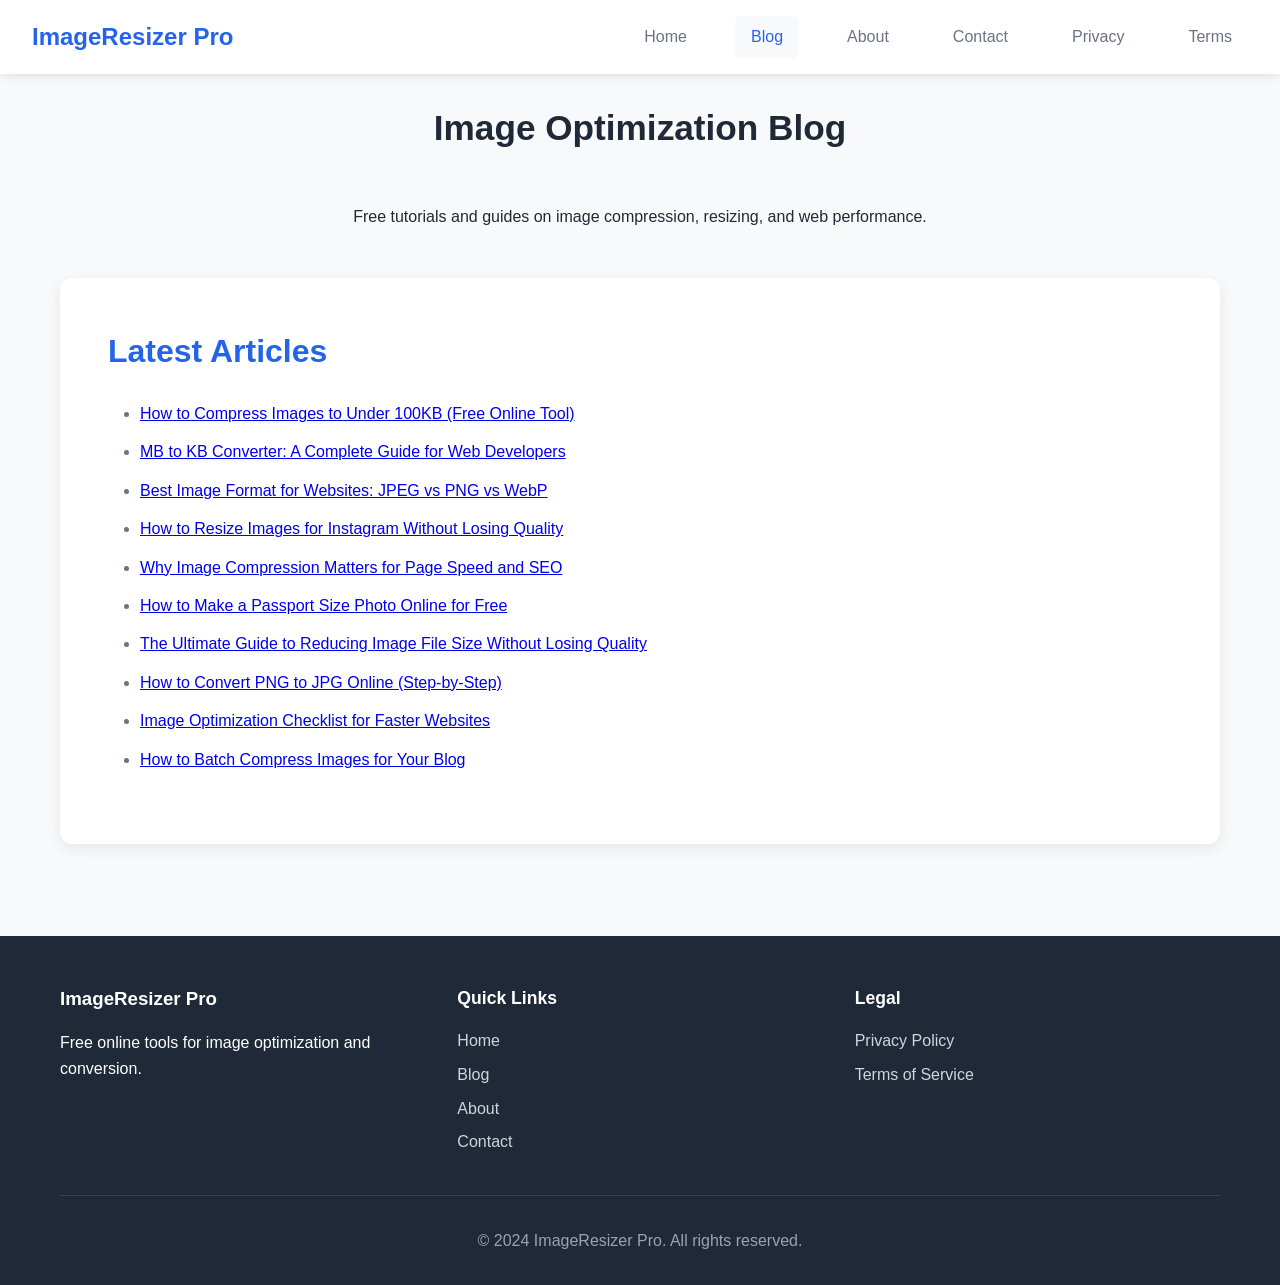
==== blog/index.html @ 13663b81 "Add blog index HTML file for image optimization" ====
<!-- ============================================================
     blog/index.html  (Blog listing)
     ============================================================ -->
<!DOCTYPE html>
<html lang="en">
<head>
    <meta charset="UTF-8">
    <meta name="viewport" content="width=device-width, initial-scale=1.0">
    <title>Blog - ImageResizer Pro | Image Optimization Guides</title>
    <meta name="description" content="Free guides on image compression, resizing, and optimization. Learn how to reduce file size, convert MB to KB, and improve website speed.">

    <link rel="icon" type="image/svg+xml" href="data:image/svg+xml,%3Csvg xmlns='http://www.w3.org/2000/svg' viewBox='0 0 100 100'%3E%3Crect width='100' height='100' rx='20' fill='%232563eb'/%3E%3Ctext x='50' y='65' font-family='Arial' font-size='50' font-weight='bold' text-anchor='middle' fill='white'%3EIR%3C/text%3E%3C/svg%3E">
    <meta name="theme-color" content="#2563eb">

    <link rel="stylesheet" href="../css/style.css">
</head>
<body>

    <header>
        <nav>
            <div class="logo">
                <h1>ImageResizer Pro</h1>
            </div>
            <div class="nav-links">
                <a href="../index.html">Home</a>
                <a href="index.html" class="active">Blog</a>
                <a href="../about.html">About</a>
                <a href="../contact.html">Contact</a>
                <a href="../privacy.html">Privacy</a>
                <a href="../terms.html">Terms</a>
            </div>
            <button class="mobile-menu-btn" id="mobileMenuBtn" aria-label="Toggle navigation">
                <span></span><span></span><span></span>
            </button>
            <div class="mobile-menu" id="mobileMenu">
                <a href="../index.html">Home</a>
                <a href="index.html" class="active">Blog</a>
                <a href="../about.html">About Us</a>
                <a href="../contact.html">Contact</a>
                <a href="../privacy.html">Privacy Policy</a>
                <a href="../terms.html">Terms of Service</a>
            </div>
        </nav>
    </header>

    <section class="content-page">
        <div class="container">
            <h1 class="section-title">Image Optimization Blog</h1>
            <p style="text-align:center; max-width:700px; margin:0 auto 3rem;">
                Free tutorials and guides on image compression, resizing, and web performance.
            </p>

            <div class="content-section">
                <h2>Latest Articles</h2>
                <ul>
                    <li><a href="compress-images-under-100kb.html">How to Compress Images to Under 100KB (Free Online Tool)</a></li>
                    <li><a href="mb-to-kb-converter-guide.html">MB to KB Converter: A Complete Guide for Web Developers</a></li>
                    <li><a href="best-image-format-for-web.html">Best Image Format for Websites: JPEG vs PNG vs WebP</a></li>
                    <li><a href="resize-images-for-instagram.html">How to Resize Images for Instagram Without Losing Quality</a></li>
                    <li><a href="image-compression-seo.html">Why Image Compression Matters for Page Speed and SEO</a></li>
                    <li><a href="passport-size-photo-online.html">How to Make a Passport Size Photo Online for Free</a></li>
                    <li><a href="reduce-image-file-size.html">The Ultimate Guide to Reducing Image File Size Without Losing Quality</a></li>
                    <li><a href="png-to-jpg-online.html">How to Convert PNG to JPG Online (Step-by-Step)</a></li>
                    <li><a href="image-optimization-checklist.html">Image Optimization Checklist for Faster Websites</a></li>
                    <li><a href="batch-compress-images-blog.html">How to Batch Compress Images for Your Blog</a></li>
                </ul>
            </div>
        </div>
    </section>

    <footer>
        <div class="container">
            <div class="footer-content">
                <div class="footer-logo">
                    <h3>ImageResizer Pro</h3>
                    <p>Free online tools for image optimization and conversion.</p>
                </div>
                <div class="footer-links">
                    <h4>Quick Links</h4>
                    <a href="../index.html">Home</a>
                    <a href="index.html">Blog</a>
                    <a href="../about.html">About</a>
                    <a href="../contact.html">Contact</a>
                </div>
                <div class="footer-links">
                    <h4>Legal</h4>
                    <a href="../privacy.html">Privacy Policy</a>
                    <a href="../terms.html">Terms of Service</a>
                </div>
            </div>
            <div class="footer-bottom">
                <p>&copy; 2024 ImageResizer Pro. All rights reserved.</p>
            </div>
        </div>
    </footer>

    <script src="../js/main.js" defer></script>
</body>
</html>
---- css/style.css ----
/* ============================================================
   css/style.css  —  Shared stylesheet for ImageResizer Pro
   ============================================================ */

:root {
    --primary-color: #2563eb;
    --primary-dark: #1d4ed8;
    --secondary-color: #10b981;
    --error-color: #ef4444;
    --warning-color: #f59e0b;
    --text-dark: #1f2937;
    --text-gray: #6b7280;
    --bg-light: #f8f9fa;
    --white: #ffffff;
    --border-color: #e5e7eb;
}

* {
    margin: 0;
    padding: 0;
    box-sizing: border-box;
}

body {
    font-family: 'Segoe UI', Tahoma, Geneva, Verdana, sans-serif;
    line-height: 1.6;
    color: var(--text-dark);
    background-color: var(--bg-light);
}

.container {
    max-width: 1200px;
    margin: 0 auto;
    padding: 0 20px;
}

/* ---------------- Header ---------------- */
header {
    background: var(--white);
    box-shadow: 0 2px 10px rgba(0, 0, 0, 0.1);
    position: fixed;
    width: 100%;
    top: 0;
    z-index: 1000;
}

nav {
    display: flex;
    justify-content: space-between;
    align-items: center;
    padding: 1rem 2rem;
    position: relative;
}

.logo {
    display: flex;
    align-items: center;
    gap: 10px;
}

.logo h1 {
    color: var(--primary-color);
    font-size: 1.5rem;
}

/* Desktop Navigation */
.nav-links {
    display: flex;
    gap: 2rem;
}

.nav-links a {
    text-decoration: none;
    color: var(--text-gray);
    font-weight: 500;
    transition: color 0.3s ease;
    padding: 0.5rem 1rem;
    border-radius: 6px;
}

.nav-links a:hover,
.nav-links a.active {
    color: var(--primary-color);
    background: var(--bg-light);
}

/* Mobile Navigation */
.mobile-menu-btn {
    display: none;
    flex-direction: column;
    justify-content: space-between;
    width: 30px;
    height: 21px;
    background: transparent;
    border: none;
    cursor: pointer;
    padding: 0;
}

.mobile-menu-btn span {
    display: block;
    height: 3px;
    width: 100%;
    background: var(--text-dark);
    border-radius: 3px;
    transition: all 0.3s ease;
}

.mobile-menu {
    display: none;
    position: absolute;
    top: 100%;
    left: 0;
    width: 100%;
    background: var(--white);
    box-shadow: 0 4px 15px rgba(0, 0, 0, 0.1);
    border-top: 1px solid var(--border-color);
    z-index: 1001;
}

.mobile-menu.active {
    display: block;
}

.mobile-menu a {
    display: block;
    padding: 1rem 2rem;
    text-decoration: none;
    color: var(--text-dark);
    font-weight: 500;
    border-bottom: 1px solid var(--border-color);
    transition: all 0.3s ease;
}

.mobile-menu a:hover,
.mobile-menu a.active {
    background: var(--bg-light);
    color: var(--primary-color);
}

.mobile-menu a:last-child {
    border-bottom: none;
}

/* ---------------- Home Page ---------------- */
#home {
    padding-top: 80px;
}

.hero {
    text-align: center;
    padding: 60px 0;
    background: linear-gradient(135deg, #667eea 0%, #764ba2 100%);
    color: var(--white);
}

.hero h1 {
    font-size: 2.8rem;
    margin-bottom: 1rem;
}

.hero p {
    font-size: 1.2rem;
    margin-bottom: 2rem;
    opacity: 0.9;
    max-width: 600px;
    margin-left: auto;
    margin-right: auto;
}

/* Upload Options */
.upload-options {
    display: grid;
    grid-template-columns: repeat(auto-fit, minmax(250px, 1fr));
    gap: 1.5rem;
    max-width: 800px;
    margin: 2rem auto;
}

.upload-option {
    background: rgba(255, 255, 255, 0.15);
    border: 2px solid rgba(255, 255, 255, 0.3);
    border-radius: 12px;
    padding: 2rem;
    text-align: center;
    cursor: pointer;
    transition: all 0.3s ease;
    backdrop-filter: blur(10px);
}

.upload-option:hover {
    background: rgba(255, 255, 255, 0.25);
    transform: translateY(-5px);
}

.upload-icon {
    font-size: 3rem;
    margin-bottom: 1rem;
    display: block;
}

.upload-option h3 {
    margin-bottom: 0.5rem;
    font-size: 1.3rem;
}

/* Preview Section */
.preview-section {
    background: var(--white);
    padding: 40px 0;
    display: none;
}

.preview-section.active {
    display: block;
}

.preview-container {
    max-width: 800px;
    margin: 0 auto;
    text-align: center;
}

.image-preview {
    max-width: 100%;
    max-height: 400px;
    border-radius: 10px;
    box-shadow: 0 4px 15px rgba(0, 0, 0, 0.1);
    margin: 1rem 0;
}

.image-info {
    background: var(--bg-light);
    padding: 1.5rem;
    border-radius: 10px;
    margin: 1.5rem 0;
}

.image-info p {
    margin: 0.5rem 0;
    font-weight: 500;
}

/* Tools Section */
.tools-section {
    padding: 60px 0;
    background: var(--white);
}

.section-title {
    text-align: center;
    font-size: 2.2rem;
    margin-bottom: 3rem;
    color: var(--text-dark);
}

.tools-grid {
    display: grid;
    grid-template-columns: repeat(auto-fit, minmax(300px, 1fr));
    gap: 2rem;
}

.tool-card {
    background: var(--bg-light);
    padding: 2rem;
    border-radius: 12px;
    border: 1px solid var(--border-color);
    transition: transform 0.3s ease;
}

.tool-card:hover {
    transform: translateY(-5px);
}

.tool-card h3 {
    margin-bottom: 1.5rem;
    color: var(--text-dark);
    font-size: 1.4rem;
}

.form-group {
    margin-bottom: 1.5rem;
}

.form-group label {
    display: block;
    margin-bottom: 0.8rem;
    font-weight: 500;
    color: var(--text-dark);
}

.form-group input[type="range"] {
    width: 100%;
    margin-bottom: 0.5rem;
}

.form-group input[type="number"],
.form-group select {
    width: 100%;
    padding: 12px 15px;
    border: 1px solid var(--border-color);
    border-radius: 8px;
    font-size: 1rem;
    transition: border-color 0.3s ease;
}

.form-group input:focus,
.form-group select:focus {
    border-color: var(--primary-color);
    outline: none;
}

.checkbox-group {
    display: flex;
    align-items: center;
    gap: 0.8rem;
}

.checkbox-group label {
    margin-bottom: 0;
}

.process-btn {
    width: 100%;
    background: var(--primary-color);
    color: var(--white);
    border: none;
    padding: 16px;
    border-radius: 8px;
    font-size: 1.1rem;
    font-weight: 600;
    cursor: pointer;
    transition: all 0.3s ease;
}

.process-btn:disabled {
    background: var(--text-gray);
    cursor: not-allowed;
}

.process-btn:not(:disabled):hover {
    background: var(--primary-dark);
    transform: translateY(-2px);
}

/* Results Section */
.results-section {
    padding: 60px 0;
    background: var(--bg-light);
    display: none;
}

.results-section.active {
    display: block;
}

.results-grid {
    display: grid;
    grid-template-columns: repeat(auto-fit, minmax(300px, 1fr));
    gap: 2rem;
}

.result-card {
    background: var(--white);
    padding: 2rem;
    border-radius: 12px;
    box-shadow: 0 4px 15px rgba(0, 0, 0, 0.08);
    text-align: center;
}

.result-card h3 {
    margin-bottom: 1.5rem;
    color: var(--text-dark);
}

.result-image {
    max-width: 100%;
    max-height: 300px;
    border-radius: 8px;
    margin: 1rem 0;
}

.result-info {
    margin: 1.5rem 0;
}

.result-info p {
    margin: 0.8rem 0;
    font-weight: 500;
}

.reduction {
    color: var(--secondary-color);
    font-weight: bold;
}

.increase {
    color: var(--error-color);
    font-weight: bold;
}

.download-btn {
    background: var(--secondary-color);
    color: var(--white);
    border: none;
    padding: 14px 30px;
    border-radius: 8px;
    font-weight: 600;
    cursor: pointer;
    transition: all 0.3s ease;
    width: 100%;
    font-size: 1rem;
}

.download-btn:hover {
    background: #059669;
    transform: translateY(-2px);
}

/* ---------------- Status Messages ---------------- */
.status-message {
    padding: 15px;
    border-radius: 8px;
    margin: 15px auto;
    text-align: center;
    font-weight: 500;
    max-width: 600px;
}

.error {
    background: #fef2f2;
    border: 1px solid #fecaca;
    color: var(--error-color);
}

.success {
    background: #f0fdf4;
    border: 1px solid #bbf7d0;
    color: var(--secondary-color);
}

.warning {
    background: #fffbeb;
    border: 1px solid #fed7aa;
    color: var(--warning-color);
}

/* ---------------- Loading ---------------- */
.loading {
    display: none;
    text-align: center;
    padding: 30px;
}

.progress-bar {
    width: 100%;
    height: 6px;
    background: var(--border-color);
    border-radius: 3px;
    overflow: hidden;
    margin: 15px auto;
    max-width: 400px;
}

.progress {
    height: 100%;
    background: var(--primary-color);
    width: 0%;
    transition: width 0.3s ease;
}

/* ---------------- Content Pages ---------------- */
.content-page {
    padding: 100px 0 60px;
}

.content-section {
    background: var(--white);
    padding: 3rem;
    border-radius: 12px;
    box-shadow: 0 4px 15px rgba(0, 0, 0, 0.08);
    margin: 2rem 0;
}

.content-section h2 {
    color: var(--primary-color);
    margin-bottom: 1.5rem;
    font-size: 2rem;
}

.content-section h3 {
    color: var(--text-dark);
    margin: 2rem 0 1rem 0;
    font-size: 1.5rem;
}

.content-section p {
    margin-bottom: 1.2rem;
    color: var(--text-gray);
    line-height: 1.7;
}

.content-section ul {
    margin-left: 2rem;
    margin-bottom: 1.5rem;
}

.content-section li {
    margin-bottom: 0.8rem;
    color: var(--text-gray);
    line-height: 1.6;
}

/* ---------------- Contact Form ---------------- */
.contact-form {
    max-width: 600px;
    margin: 0 auto;
}

.contact-form .form-group {
    margin-bottom: 1.5rem;
}

.contact-form .form-group label {
    display: block;
    margin-bottom: 0.8rem;
    font-weight: 500;
}

.contact-form .form-group input,
.contact-form .form-group textarea {
    width: 100%;
    padding: 12px 15px;
    border: 1px solid var(--border-color);
    border-radius: 8px;
    font-size: 1rem;
    font-family: inherit;
    transition: border-color 0.3s ease;
}

.contact-form .form-group textarea {
    height: 150px;
    resize: vertical;
}

.contact-form .form-group input:focus,
.contact-form .form-group textarea:focus {
    border-color: var(--primary-color);
    outline: none;
}

.submit-btn {
    background: var(--primary-color);
    color: var(--white);
    border: none;
    padding: 14px 30px;
    border-radius: 8px;
    font-weight: 600;
    cursor: pointer;
    transition: background 0.3s ease;
    font-size: 1rem;
}

.submit-btn:hover {
    background: var(--primary-dark);
}

/* ---------------- Footer ---------------- */
footer {
    background: #1f2937;
    color: var(--white);
    padding: 3rem 0 2rem;
}

.footer-content {
    display: grid;
    grid-template-columns: repeat(auto-fit, minmax(200px, 1fr));
    gap: 2rem;
    margin-bottom: 2rem;
}

.footer-logo h3 {
    color: var(--white);
    margin-bottom: 1rem;
}

.footer-links h4 {
    color: var(--white);
    margin-bottom: 1rem;
    font-size: 1.1rem;
}

.footer-links a {
    display: block;
    color: #d1d5db;
    text-decoration: none;
    margin-bottom: 0.5rem;
    transition: color 0.3s ease;
}

.footer-links a:hover {
    color: var(--white);
}

.footer-bottom {
    text-align: center;
    padding-top: 2rem;
    border-top: 1px solid #374151;
    color: #9ca3af;
}

/* ---------------- Camera Modal ---------------- */
.camera-modal {
    display: none;
    position: fixed;
    top: 0;
    left: 0;
    width: 100%;
    height: 100%;
    background: rgba(0, 0, 0, 0.8);
    z-index: 2000;
    align-items: center;
    justify-content: center;
}

.camera-modal.active {
    display: flex;
}

.camera-container {
    background: var(--white);
    padding: 2rem;
    border-radius: 12px;
    max-width: 90%;
    max-height: 90%;
    text-align: center;
}

#cameraVideo {
    max-width: 100%;
    max-height: 400px;
    border-radius: 8px;
    margin-bottom: 1rem;
}

.camera-controls {
    display: flex;
    gap: 1rem;
    justify-content: center;
    margin-top: 1rem;
}

.camera-btn {
    padding: 10px 20px;
    border: none;
    border-radius: 6px;
    font-weight: 600;
    cursor: pointer;
    transition: all 0.3s ease;
}

.capture-btn {
    background: var(--secondary-color);
    color: var(--white);
}

.cancel-btn {
    background: var(--error-color);
    color: var(--white);
}

/* ---------------- Hidden file input ---------------- */
#fileInput {
    display: none;
}

/* ---------------- Responsive ---------------- */
@media (max-width: 768px) {
    .hero h1 {
        font-size: 2.2rem;
    }

    .nav-links {
        display: none;
    }

    .mobile-menu-btn {
        display: flex;
    }

    .tools-grid,
    .results-grid {
        grid-template-columns: 1fr;
    }

    .upload-options {
        grid-template-columns: 1fr;
    }

    .content-section {
        padding: 2rem 1.5rem;
    }

    .camera-controls {
        flex-direction: column;
    }

    .camera-btn {
        width: 100%;
    }
}

@media (min-width: 769px) {
    .mobile-menu {
        display: none !important;
    }
}
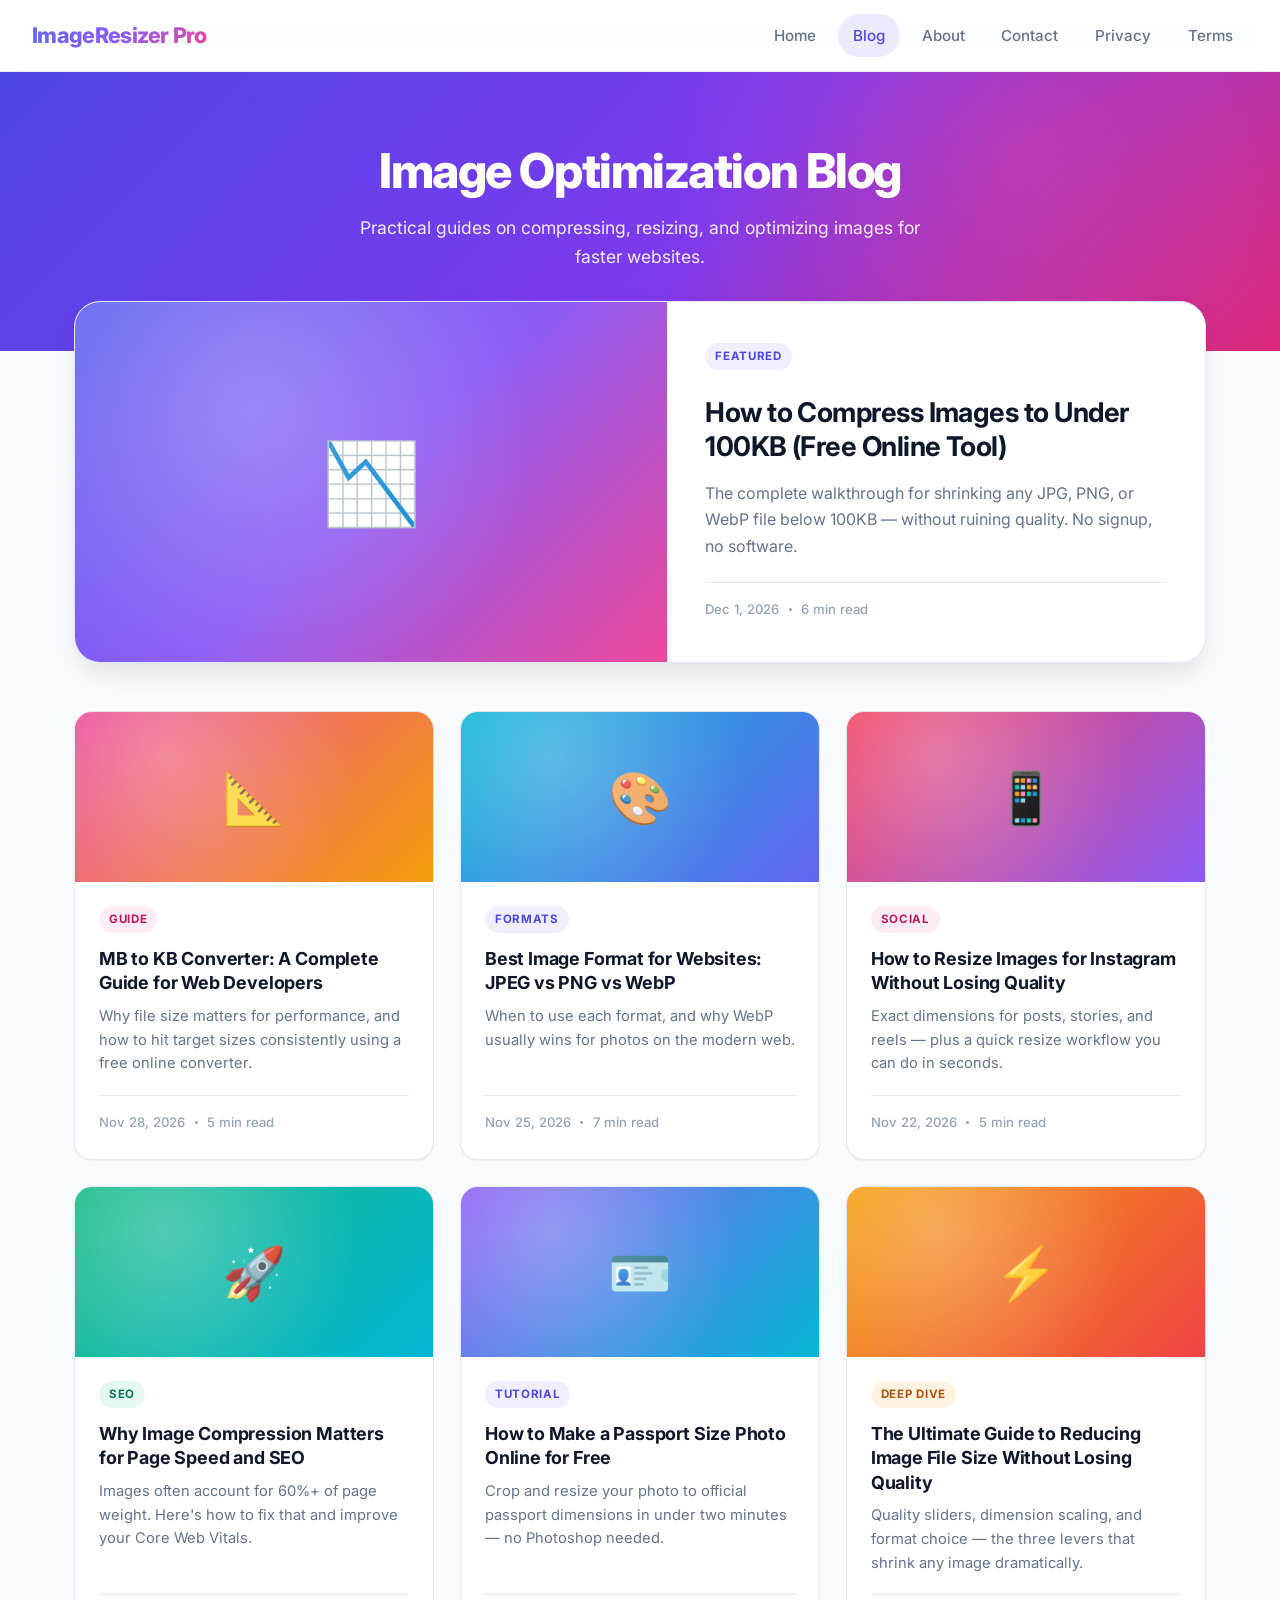
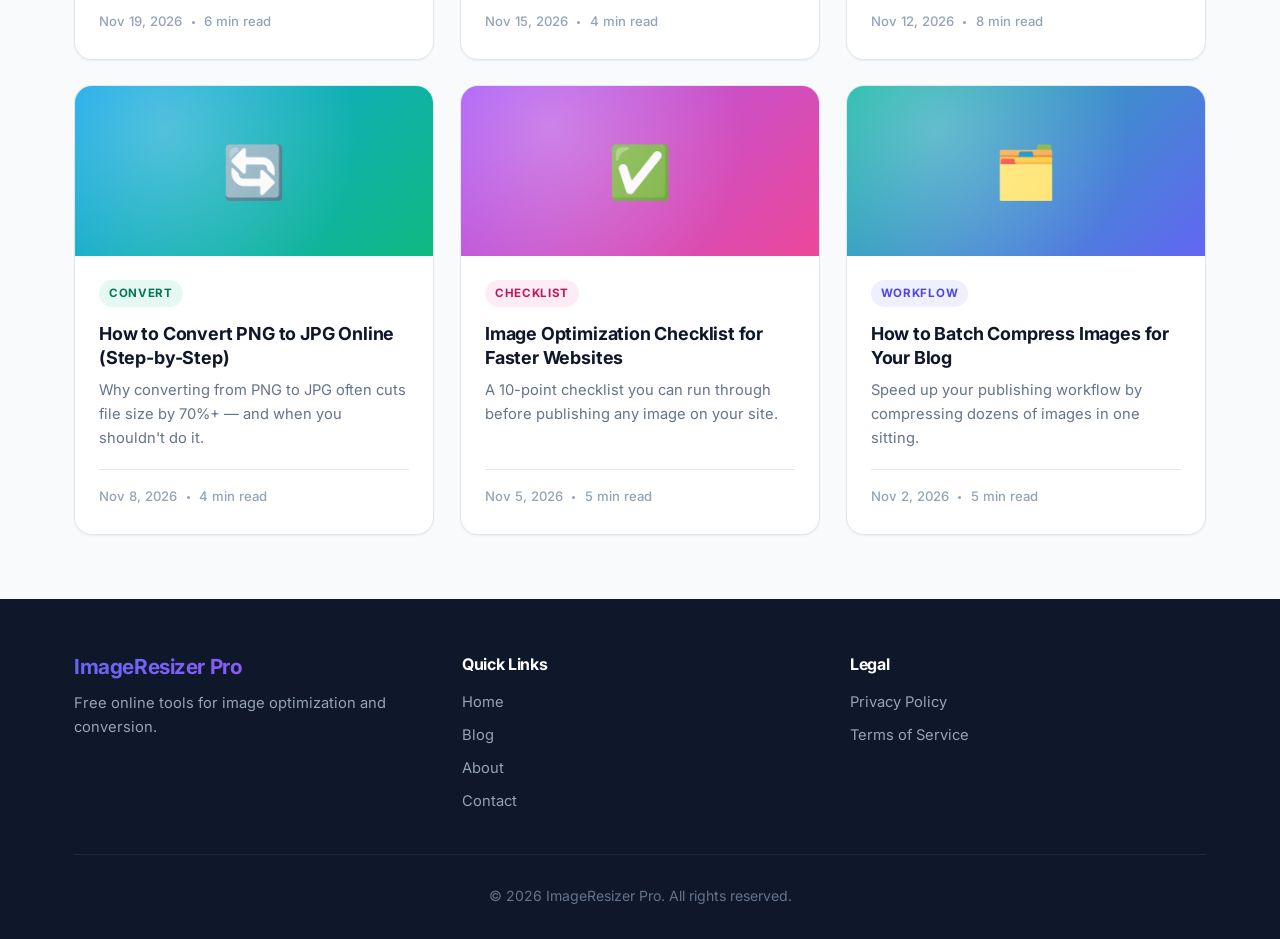
==== commit b33645f6: "Revise blog index page for SEO and layout updates Updated the blog index page title and meta descrip" ====
--- a/blog/index.html
+++ b/blog/index.html
@@ -1,16 +1,17 @@
-<!-- ============================================================
-     blog/index.html  (Blog listing)
-     ============================================================ -->
 <!DOCTYPE html>
 <html lang="en">
 <head>
     <meta charset="UTF-8">
     <meta name="viewport" content="width=device-width, initial-scale=1.0">
-    <title>Blog - ImageResizer Pro | Image Optimization Guides</title>
-    <meta name="description" content="Free guides on image compression, resizing, and optimization. Learn how to reduce file size, convert MB to KB, and improve website speed.">
-
-    <link rel="icon" type="image/svg+xml" href="data:image/svg+xml,%3Csvg xmlns='http://www.w3.org/2000/svg' viewBox='0 0 100 100'%3E%3Crect width='100' height='100' rx='20' fill='%232563eb'/%3E%3Ctext x='50' y='65' font-family='Arial' font-size='50' font-weight='bold' text-anchor='middle' fill='white'%3EIR%3C/text%3E%3C/svg%3E">
-    <meta name="theme-color" content="#2563eb">
+    <title>Blog — ImageResizer Pro | Image Optimization Guides</title>
+    <meta name="description" content="Free guides on image compression, resizing, and web performance. Learn how to reduce file size, convert MB to KB, and speed up your website.">
+
+    <link rel="icon" type="image/svg+xml" href="data:image/svg+xml,%3Csvg xmlns='http://www.w3.org/2000/svg' viewBox='0 0 100 100'%3E%3Crect width='100' height='100' rx='20' fill='%236366f1'/%3E%3Ctext x='50' y='65' font-family='Arial' font-size='50' font-weight='bold' text-anchor='middle' fill='white'%3EIR%3C/text%3E%3C/svg%3E">
+    <meta name="theme-color" content="#6366f1">
+
+    <link rel="preconnect" href="https://fonts.googleapis.com">
+    <link rel="preconnect" href="https://fonts.gstatic.com" crossorigin>
+    <link href="https://fonts.googleapis.com/css2?family=Inter:wght@400;500;600;700;800&display=swap" rel="stylesheet">
 
     <link rel="stylesheet" href="../css/style.css">
 </head>
@@ -18,9 +19,7 @@
 
     <header>
         <nav>
-            <div class="logo">
-                <h1>ImageResizer Pro</h1>
-            </div>
+            <div class="logo"><h1>ImageResizer Pro</h1></div>
             <div class="nav-links">
                 <a href="../index.html">Home</a>
                 <a href="index.html" class="active">Blog</a>
@@ -43,30 +42,162 @@
         </nav>
     </header>
 
-    <section class="content-page">
+    <!-- Blog hero -->
+    <section class="blog-hero">
         <div class="container">
-            <h1 class="section-title">Image Optimization Blog</h1>
-            <p style="text-align:center; max-width:700px; margin:0 auto 3rem;">
-                Free tutorials and guides on image compression, resizing, and web performance.
-            </p>
-
-            <div class="content-section">
-                <h2>Latest Articles</h2>
-                <ul>
-                    <li><a href="compress-images-under-100kb.html">How to Compress Images to Under 100KB (Free Online Tool)</a></li>
-                    <li><a href="mb-to-kb-converter-guide.html">MB to KB Converter: A Complete Guide for Web Developers</a></li>
-                    <li><a href="best-image-format-for-web.html">Best Image Format for Websites: JPEG vs PNG vs WebP</a></li>
-                    <li><a href="resize-images-for-instagram.html">How to Resize Images for Instagram Without Losing Quality</a></li>
-                    <li><a href="image-compression-seo.html">Why Image Compression Matters for Page Speed and SEO</a></li>
-                    <li><a href="passport-size-photo-online.html">How to Make a Passport Size Photo Online for Free</a></li>
-                    <li><a href="reduce-image-file-size.html">The Ultimate Guide to Reducing Image File Size Without Losing Quality</a></li>
-                    <li><a href="png-to-jpg-online.html">How to Convert PNG to JPG Online (Step-by-Step)</a></li>
-                    <li><a href="image-optimization-checklist.html">Image Optimization Checklist for Faster Websites</a></li>
-                    <li><a href="batch-compress-images-blog.html">How to Batch Compress Images for Your Blog</a></li>
-                </ul>
-            </div>
+            <h1>Image Optimization Blog</h1>
+            <p>Practical guides on compressing, resizing, and optimizing images for faster websites.</p>
         </div>
     </section>
+
+    <div class="container">
+
+        <!-- Featured post -->
+        <article class="featured-post">
+            <div class="featured-thumbnail">📉</div>
+            <div class="featured-content">
+                <span class="post-category">Featured</span>
+                <h2><a href="compress-images-under-100kb.html">How to Compress Images to Under 100KB (Free Online Tool)</a></h2>
+                <p>The complete walkthrough for shrinking any JPG, PNG, or WebP file below 100KB — without ruining quality. No signup, no software.</p>
+                <div class="post-meta">
+                    <span>Dec 1, 2026</span>
+                    <span class="dot"></span>
+                    <span>6 min read</span>
+                </div>
+            </div>
+        </article>
+
+        <!-- Grid of posts -->
+        <div class="posts-grid">
+
+            <article class="post-card">
+                <div class="post-thumbnail grad-2">📐</div>
+                <div class="post-body">
+                    <span class="post-category pink">Guide</span>
+                    <h3 class="post-title"><a href="mb-to-kb-converter-guide.html">MB to KB Converter: A Complete Guide for Web Developers</a></h3>
+                    <p class="post-excerpt">Why file size matters for performance, and how to hit target sizes consistently using a free online converter.</p>
+                    <div class="post-meta">
+                        <span>Nov 28, 2026</span>
+                        <span class="dot"></span>
+                        <span>5 min read</span>
+                    </div>
+                </div>
+            </article>
+
+            <article class="post-card">
+                <div class="post-thumbnail grad-3">🎨</div>
+                <div class="post-body">
+                    <span class="post-category">Formats</span>
+                    <h3 class="post-title"><a href="best-image-format-for-web.html">Best Image Format for Websites: JPEG vs PNG vs WebP</a></h3>
+                    <p class="post-excerpt">When to use each format, and why WebP usually wins for photos on the modern web.</p>
+                    <div class="post-meta">
+                        <span>Nov 25, 2026</span>
+                        <span class="dot"></span>
+                        <span>7 min read</span>
+                    </div>
+                </div>
+            </article>
+
+            <article class="post-card">
+                <div class="post-thumbnail grad-5">📱</div>
+                <div class="post-body">
+                    <span class="post-category pink">Social</span>
+                    <h3 class="post-title"><a href="resize-images-for-instagram.html">How to Resize Images for Instagram Without Losing Quality</a></h3>
+                    <p class="post-excerpt">Exact dimensions for posts, stories, and reels — plus a quick resize workflow you can do in seconds.</p>
+                    <div class="post-meta">
+                        <span>Nov 22, 2026</span>
+                        <span class="dot"></span>
+                        <span>5 min read</span>
+                    </div>
+                </div>
+            </article>
+
+            <article class="post-card">
+                <div class="post-thumbnail grad-4">🚀</div>
+                <div class="post-body">
+                    <span class="post-category green">SEO</span>
+                    <h3 class="post-title"><a href="image-compression-seo.html">Why Image Compression Matters for Page Speed and SEO</a></h3>
+                    <p class="post-excerpt">Images often account for 60%+ of page weight. Here's how to fix that and improve your Core Web Vitals.</p>
+                    <div class="post-meta">
+                        <span>Nov 19, 2026</span>
+                        <span class="dot"></span>
+                        <span>6 min read</span>
+                    </div>
+                </div>
+            </article>
+
+            <article class="post-card">
+                <div class="post-thumbnail grad-6">🪪</div>
+                <div class="post-body">
+                    <span class="post-category">Tutorial</span>
+                    <h3 class="post-title"><a href="passport-size-photo-online.html">How to Make a Passport Size Photo Online for Free</a></h3>
+                    <p class="post-excerpt">Crop and resize your photo to official passport dimensions in under two minutes — no Photoshop needed.</p>
+                    <div class="post-meta">
+                        <span>Nov 15, 2026</span>
+                        <span class="dot"></span>
+                        <span>4 min read</span>
+                    </div>
+                </div>
+            </article>
+
+            <article class="post-card">
+                <div class="post-thumbnail grad-7">⚡</div>
+                <div class="post-body">
+                    <span class="post-category amber">Deep Dive</span>
+                    <h3 class="post-title"><a href="reduce-image-file-size.html">The Ultimate Guide to Reducing Image File Size Without Losing Quality</a></h3>
+                    <p class="post-excerpt">Quality sliders, dimension scaling, and format choice — the three levers that shrink any image dramatically.</p>
+                    <div class="post-meta">
+                        <span>Nov 12, 2026</span>
+                        <span class="dot"></span>
+                        <span>8 min read</span>
+                    </div>
+                </div>
+            </article>
+
+            <article class="post-card">
+                <div class="post-thumbnail grad-8">🔄</div>
+                <div class="post-body">
+                    <span class="post-category green">Convert</span>
+                    <h3 class="post-title"><a href="png-to-jpg-online.html">How to Convert PNG to JPG Online (Step-by-Step)</a></h3>
+                    <p class="post-excerpt">Why converting from PNG to JPG often cuts file size by 70%+ — and when you shouldn't do it.</p>
+                    <div class="post-meta">
+                        <span>Nov 8, 2026</span>
+                        <span class="dot"></span>
+                        <span>4 min read</span>
+                    </div>
+                </div>
+            </article>
+
+            <article class="post-card">
+                <div class="post-thumbnail grad-9">✅</div>
+                <div class="post-body">
+                    <span class="post-category pink">Checklist</span>
+                    <h3 class="post-title"><a href="image-optimization-checklist.html">Image Optimization Checklist for Faster Websites</a></h3>
+                    <p class="post-excerpt">A 10-point checklist you can run through before publishing any image on your site.</p>
+                    <div class="post-meta">
+                        <span>Nov 5, 2026</span>
+                        <span class="dot"></span>
+                        <span>5 min read</span>
+                    </div>
+                </div>
+            </article>
+
+            <article class="post-card">
+                <div class="post-thumbnail grad-10">🗂️</div>
+                <div class="post-body">
+                    <span class="post-category">Workflow</span>
+                    <h3 class="post-title"><a href="batch-compress-images-blog.html">How to Batch Compress Images for Your Blog</a></h3>
+                    <p class="post-excerpt">Speed up your publishing workflow by compressing dozens of images in one sitting.</p>
+                    <div class="post-meta">
+                        <span>Nov 2, 2026</span>
+                        <span class="dot"></span>
+                        <span>5 min read</span>
+                    </div>
+                </div>
+            </article>
+
+        </div>
+    </div>
 
     <footer>
         <div class="container">
@@ -89,7 +220,7 @@
                 </div>
             </div>
             <div class="footer-bottom">
-                <p>&copy; 2024 ImageResizer Pro. All rights reserved.</p>
+                <p>&copy; 2026 ImageResizer Pro. All rights reserved.</p>
             </div>
         </div>
     </footer>
--- a/css/style.css
+++ b/css/style.css
@@ -1,717 +1,715 @@
 /* ============================================================
-   css/style.css  —  Shared stylesheet for ImageResizer Pro
+   css/style.css — ImageResizer Pro (Premium Theme)
    ============================================================ */
 
 :root {
-    --primary-color: #2563eb;
-    --primary-dark: #1d4ed8;
-    --secondary-color: #10b981;
-    --error-color: #ef4444;
-    --warning-color: #f59e0b;
-    --text-dark: #1f2937;
-    --text-gray: #6b7280;
-    --bg-light: #f8f9fa;
-    --white: #ffffff;
-    --border-color: #e5e7eb;
-}
-
-* {
-    margin: 0;
-    padding: 0;
-    box-sizing: border-box;
-}
+    /* Brand colors */
+    --primary: #6366f1;
+    --primary-dark: #4f46e5;
+    --primary-light: #818cf8;
+    --violet: #8b5cf6;
+    --pink: #ec4899;
+    --amber: #f59e0b;
+    --success: #10b981;
+    --error: #ef4444;
+
+    /* Neutrals */
+    --text: #0f172a;
+    --text-muted: #64748b;
+    --text-soft: #94a3b8;
+    --bg: #f8fafc;
+    --surface: #ffffff;
+    --border: #e2e8f0;
+
+    /* Gradients */
+    --gradient-brand: linear-gradient(135deg, #6366f1 0%, #8b5cf6 50%, #ec4899 100%);
+    --gradient-hero: linear-gradient(135deg, #4f46e5 0%, #7c3aed 55%, #db2777 100%);
+    --gradient-soft: linear-gradient(135deg, #eef2ff 0%, #fdf2f8 100%);
+
+    /* Shadows */
+    --shadow-sm: 0 1px 2px rgba(15, 23, 42, 0.06);
+    --shadow-md: 0 4px 12px -2px rgba(15, 23, 42, 0.08);
+    --shadow-lg: 0 12px 28px -6px rgba(15, 23, 42, 0.12);
+    --shadow-xl: 0 24px 48px -12px rgba(15, 23, 42, 0.18);
+    --shadow-brand: 0 12px 28px -8px rgba(99, 102, 241, 0.45);
+
+    /* Radius */
+    --r-sm: 8px;
+    --r-md: 12px;
+    --r-lg: 18px;
+    --r-xl: 26px;
+    --r-full: 999px;
+
+    --container: 1180px;
+}
+
+* { margin: 0; padding: 0; box-sizing: border-box; }
+
+html { scroll-behavior: smooth; }
 
 body {
-    font-family: 'Segoe UI', Tahoma, Geneva, Verdana, sans-serif;
-    line-height: 1.6;
-    color: var(--text-dark);
-    background-color: var(--bg-light);
-}
-
-.container {
-    max-width: 1200px;
-    margin: 0 auto;
-    padding: 0 20px;
-}
-
-/* ---------------- Header ---------------- */
+    font-family: 'Inter', -apple-system, BlinkMacSystemFont, 'Segoe UI', Roboto, 'Helvetica Neue', Arial, sans-serif;
+    font-size: 16px;
+    line-height: 1.65;
+    color: var(--text);
+    background: var(--bg);
+    -webkit-font-smoothing: antialiased;
+    -moz-osx-font-smoothing: grayscale;
+}
+
+h1, h2, h3, h4 { line-height: 1.2; letter-spacing: -0.02em; font-weight: 700; }
+
+a { color: var(--primary); }
+
+.container { max-width: var(--container); margin: 0 auto; padding: 0 24px; }
+
+/* ============================================================
+   Header (glassmorphism, sticky)
+   ============================================================ */
 header {
-    background: var(--white);
-    box-shadow: 0 2px 10px rgba(0, 0, 0, 0.1);
-    position: fixed;
-    width: 100%;
+    position: sticky;
     top: 0;
     z-index: 1000;
+    background: rgba(255, 255, 255, 0.78);
+    backdrop-filter: saturate(180%) blur(14px);
+    -webkit-backdrop-filter: saturate(180%) blur(14px);
+    border-bottom: 1px solid rgba(226, 232, 240, 0.8);
 }
 
 nav {
     display: flex;
     justify-content: space-between;
     align-items: center;
-    padding: 1rem 2rem;
+    padding: 0.9rem 2rem;
     position: relative;
 }
 
-.logo {
-    display: flex;
-    align-items: center;
-    gap: 10px;
-}
-
 .logo h1 {
-    color: var(--primary-color);
-    font-size: 1.5rem;
-}
-
-/* Desktop Navigation */
-.nav-links {
-    display: flex;
-    gap: 2rem;
-}
+    font-size: 1.35rem;
+    font-weight: 800;
+    background: var(--gradient-brand);
+    -webkit-background-clip: text;
+    background-clip: text;
+    -webkit-text-fill-color: transparent;
+    letter-spacing: -0.03em;
+}
+
+.nav-links { display: flex; gap: 0.4rem; align-items: center; }
 
 .nav-links a {
     text-decoration: none;
-    color: var(--text-gray);
+    color: var(--text-muted);
     font-weight: 500;
-    transition: color 0.3s ease;
-    padding: 0.5rem 1rem;
-    border-radius: 6px;
-}
-
-.nav-links a:hover,
+    font-size: 0.95rem;
+    padding: 0.55rem 0.95rem;
+    border-radius: var(--r-full);
+    transition: all 0.2s ease;
+}
+
+.nav-links a:hover { color: var(--text); background: rgba(99, 102, 241, 0.08); }
+
 .nav-links a.active {
-    color: var(--primary-color);
-    background: var(--bg-light);
-}
-
-/* Mobile Navigation */
+    color: var(--primary-dark);
+    background: rgba(99, 102, 241, 0.12);
+}
+
+/* Mobile menu */
 .mobile-menu-btn {
     display: none;
     flex-direction: column;
     justify-content: space-between;
-    width: 30px;
-    height: 21px;
-    background: transparent;
-    border: none;
-    cursor: pointer;
-    padding: 0;
-}
-
+    width: 30px; height: 21px;
+    background: transparent; border: none; cursor: pointer; padding: 0;
+}
 .mobile-menu-btn span {
-    display: block;
-    height: 3px;
-    width: 100%;
-    background: var(--text-dark);
-    border-radius: 3px;
+    display: block; height: 2.5px; width: 100%;
+    background: var(--text); border-radius: 3px;
     transition: all 0.3s ease;
 }
 
 .mobile-menu {
     display: none;
     position: absolute;
-    top: 100%;
-    left: 0;
-    width: 100%;
-    background: var(--white);
-    box-shadow: 0 4px 15px rgba(0, 0, 0, 0.1);
-    border-top: 1px solid var(--border-color);
+    top: 100%; left: 0; width: 100%;
+    background: var(--surface);
+    box-shadow: var(--shadow-lg);
+    border-top: 1px solid var(--border);
     z-index: 1001;
 }
-
-.mobile-menu.active {
-    display: block;
-}
-
+.mobile-menu.active { display: block; }
 .mobile-menu a {
     display: block;
     padding: 1rem 2rem;
     text-decoration: none;
-    color: var(--text-dark);
+    color: var(--text);
     font-weight: 500;
-    border-bottom: 1px solid var(--border-color);
-    transition: all 0.3s ease;
-}
-
-.mobile-menu a:hover,
-.mobile-menu a.active {
-    background: var(--bg-light);
-    color: var(--primary-color);
-}
-
-.mobile-menu a:last-child {
-    border-bottom: none;
-}
-
-/* ---------------- Home Page ---------------- */
-#home {
-    padding-top: 80px;
-}
+    border-bottom: 1px solid var(--border);
+}
+.mobile-menu a:hover, .mobile-menu a.active {
+    background: var(--gradient-soft);
+    color: var(--primary-dark);
+}
+.mobile-menu a:last-child { border-bottom: none; }
+
+/* ============================================================
+   Hero
+   ============================================================ */
+#home { padding-top: 0; }
 
 .hero {
+    position: relative;
     text-align: center;
-    padding: 60px 0;
-    background: linear-gradient(135deg, #667eea 0%, #764ba2 100%);
-    color: var(--white);
-}
+    padding: 90px 0 110px;
+    background: var(--gradient-hero);
+    color: #fff;
+    overflow: hidden;
+}
+
+.hero::before {
+    content: "";
+    position: absolute;
+    inset: 0;
+    background:
+        radial-gradient(600px circle at 15% 20%, rgba(255,255,255,0.18), transparent 60%),
+        radial-gradient(500px circle at 85% 80%, rgba(236,72,153,0.35), transparent 60%);
+    pointer-events: none;
+}
+
+.hero .container { position: relative; z-index: 1; }
 
 .hero h1 {
-    font-size: 2.8rem;
+    font-size: clamp(2rem, 4.2vw, 3.2rem);
+    font-weight: 800;
     margin-bottom: 1rem;
+    letter-spacing: -0.03em;
 }
 
 .hero p {
-    font-size: 1.2rem;
-    margin-bottom: 2rem;
-    opacity: 0.9;
-    max-width: 600px;
-    margin-left: auto;
-    margin-right: auto;
-}
-
-/* Upload Options */
+    font-size: 1.15rem;
+    margin: 0 auto 2.5rem;
+    max-width: 620px;
+    opacity: 0.92;
+}
+
+/* Upload cards on hero */
 .upload-options {
     display: grid;
-    grid-template-columns: repeat(auto-fit, minmax(250px, 1fr));
-    gap: 1.5rem;
-    max-width: 800px;
-    margin: 2rem auto;
+    grid-template-columns: repeat(auto-fit, minmax(240px, 1fr));
+    gap: 1.2rem;
+    max-width: 760px;
+    margin: 0 auto;
 }
 
 .upload-option {
-    background: rgba(255, 255, 255, 0.15);
-    border: 2px solid rgba(255, 255, 255, 0.3);
-    border-radius: 12px;
-    padding: 2rem;
+    background: rgba(255, 255, 255, 0.14);
+    border: 1.5px solid rgba(255, 255, 255, 0.28);
+    border-radius: var(--r-lg);
+    padding: 1.8rem 1.5rem;
     text-align: center;
     cursor: pointer;
-    transition: all 0.3s ease;
-    backdrop-filter: blur(10px);
+    transition: all 0.25s ease;
+    backdrop-filter: blur(12px);
 }
 
 .upload-option:hover {
-    background: rgba(255, 255, 255, 0.25);
-    transform: translateY(-5px);
-}
-
-.upload-icon {
-    font-size: 3rem;
-    margin-bottom: 1rem;
-    display: block;
-}
-
-.upload-option h3 {
-    margin-bottom: 0.5rem;
-    font-size: 1.3rem;
-}
-
-/* Preview Section */
-.preview-section {
-    background: var(--white);
-    padding: 40px 0;
-    display: none;
-}
-
-.preview-section.active {
-    display: block;
-}
-
-.preview-container {
-    max-width: 800px;
-    margin: 0 auto;
-    text-align: center;
-}
-
+    background: rgba(255, 255, 255, 0.24);
+    transform: translateY(-6px);
+    box-shadow: 0 20px 40px -12px rgba(0, 0, 0, 0.35);
+}
+
+.upload-icon { font-size: 2.4rem; margin-bottom: 0.6rem; display: block; }
+.upload-option h3 { font-size: 1.15rem; margin-bottom: 0.35rem; font-weight: 700; }
+.upload-option p { font-size: 0.9rem; opacity: 0.85; margin: 0; }
+
+/* ============================================================
+   Preview + Tools
+   ============================================================ */
+.preview-section { background: var(--surface); padding: 50px 0; display: none; }
+.preview-section.active { display: block; }
+.preview-container { max-width: 780px; margin: 0 auto; text-align: center; }
 .image-preview {
-    max-width: 100%;
-    max-height: 400px;
-    border-radius: 10px;
-    box-shadow: 0 4px 15px rgba(0, 0, 0, 0.1);
+    max-width: 100%; max-height: 420px;
+    border-radius: var(--r-lg);
+    box-shadow: var(--shadow-lg);
     margin: 1rem 0;
 }
-
 .image-info {
-    background: var(--bg-light);
-    padding: 1.5rem;
-    border-radius: 10px;
+    background: var(--gradient-soft);
+    padding: 1.4rem;
+    border-radius: var(--r-md);
     margin: 1.5rem 0;
-}
-
-.image-info p {
-    margin: 0.5rem 0;
-    font-weight: 500;
-}
-
-/* Tools Section */
-.tools-section {
-    padding: 60px 0;
-    background: var(--white);
-}
+    border: 1px solid rgba(99, 102, 241, 0.15);
+}
+.image-info p { margin: 0.4rem 0; font-weight: 500; color: var(--text); }
+
+.tools-section { padding: 70px 0; background: var(--surface); }
 
 .section-title {
     text-align: center;
-    font-size: 2.2rem;
+    font-size: clamp(1.6rem, 2.6vw, 2.2rem);
     margin-bottom: 3rem;
-    color: var(--text-dark);
+    font-weight: 800;
+    letter-spacing: -0.03em;
 }
 
 .tools-grid {
     display: grid;
-    grid-template-columns: repeat(auto-fit, minmax(300px, 1fr));
-    gap: 2rem;
+    grid-template-columns: repeat(auto-fit, minmax(280px, 1fr));
+    gap: 1.5rem;
 }
 
 .tool-card {
-    background: var(--bg-light);
-    padding: 2rem;
-    border-radius: 12px;
-    border: 1px solid var(--border-color);
-    transition: transform 0.3s ease;
-}
-
-.tool-card:hover {
-    transform: translateY(-5px);
-}
-
-.tool-card h3 {
-    margin-bottom: 1.5rem;
-    color: var(--text-dark);
-    font-size: 1.4rem;
-}
-
-.form-group {
-    margin-bottom: 1.5rem;
-}
-
-.form-group label {
-    display: block;
-    margin-bottom: 0.8rem;
-    font-weight: 500;
-    color: var(--text-dark);
-}
-
-.form-group input[type="range"] {
-    width: 100%;
-    margin-bottom: 0.5rem;
-}
-
+    background: var(--surface);
+    padding: 1.8rem;
+    border-radius: var(--r-lg);
+    border: 1px solid var(--border);
+    transition: all 0.25s ease;
+    box-shadow: var(--shadow-sm);
+}
+.tool-card:hover { transform: translateY(-4px); box-shadow: var(--shadow-lg); border-color: rgba(99,102,241,0.4); }
+.tool-card h3 { margin-bottom: 1.4rem; font-size: 1.15rem; font-weight: 700; }
+
+.form-group { margin-bottom: 1.3rem; }
+.form-group label { display: block; margin-bottom: 0.6rem; font-weight: 500; font-size: 0.92rem; color: var(--text); }
+.form-group input[type="range"] { width: 100%; margin-bottom: 0.4rem; accent-color: var(--primary); }
 .form-group input[type="number"],
 .form-group select {
     width: 100%;
-    padding: 12px 15px;
-    border: 1px solid var(--border-color);
-    border-radius: 8px;
+    padding: 12px 14px;
+    border: 1.5px solid var(--border);
+    border-radius: var(--r-sm);
     font-size: 1rem;
-    transition: border-color 0.3s ease;
-}
-
-.form-group input:focus,
-.form-group select:focus {
-    border-color: var(--primary-color);
+    font-family: inherit;
+    background: var(--surface);
+    transition: all 0.2s ease;
+}
+.form-group input:focus, .form-group select:focus {
+    border-color: var(--primary);
     outline: none;
-}
-
-.checkbox-group {
-    display: flex;
-    align-items: center;
-    gap: 0.8rem;
-}
-
-.checkbox-group label {
-    margin-bottom: 0;
-}
+    box-shadow: 0 0 0 4px rgba(99, 102, 241, 0.12);
+}
+
+.checkbox-group { display: flex; align-items: center; gap: 0.7rem; }
+.checkbox-group label { margin-bottom: 0; }
+.checkbox-group input { accent-color: var(--primary); width: 18px; height: 18px; }
 
 .process-btn {
     width: 100%;
-    background: var(--primary-color);
-    color: var(--white);
+    background: var(--gradient-brand);
+    color: #fff;
     border: none;
-    padding: 16px;
-    border-radius: 8px;
-    font-size: 1.1rem;
+    padding: 15px;
+    border-radius: var(--r-md);
+    font-size: 1.02rem;
     font-weight: 600;
+    font-family: inherit;
     cursor: pointer;
-    transition: all 0.3s ease;
-}
-
-.process-btn:disabled {
-    background: var(--text-gray);
-    cursor: not-allowed;
-}
-
-.process-btn:not(:disabled):hover {
-    background: var(--primary-dark);
-    transform: translateY(-2px);
-}
-
-/* Results Section */
-.results-section {
-    padding: 60px 0;
-    background: var(--bg-light);
-    display: none;
-}
-
-.results-section.active {
-    display: block;
-}
+    transition: all 0.25s ease;
+    box-shadow: var(--shadow-brand);
+}
+.process-btn:hover:not(:disabled) { transform: translateY(-2px); box-shadow: 0 16px 32px -8px rgba(99,102,241,0.55); }
+.process-btn:disabled { background: var(--text-soft); cursor: not-allowed; box-shadow: none; }
+
+/* ============================================================
+   Results
+   ============================================================ */
+.results-section { padding: 70px 0; background: var(--bg); display: none; }
+.results-section.active { display: block; }
 
 .results-grid {
     display: grid;
     grid-template-columns: repeat(auto-fit, minmax(300px, 1fr));
-    gap: 2rem;
-}
-
+    gap: 1.5rem;
+}
 .result-card {
-    background: var(--white);
-    padding: 2rem;
-    border-radius: 12px;
-    box-shadow: 0 4px 15px rgba(0, 0, 0, 0.08);
+    background: var(--surface);
+    padding: 1.8rem;
+    border-radius: var(--r-lg);
+    box-shadow: var(--shadow-md);
     text-align: center;
-}
-
-.result-card h3 {
-    margin-bottom: 1.5rem;
-    color: var(--text-dark);
-}
-
-.result-image {
-    max-width: 100%;
-    max-height: 300px;
-    border-radius: 8px;
-    margin: 1rem 0;
-}
-
-.result-info {
-    margin: 1.5rem 0;
-}
-
-.result-info p {
-    margin: 0.8rem 0;
-    font-weight: 500;
-}
-
-.reduction {
-    color: var(--secondary-color);
-    font-weight: bold;
-}
-
-.increase {
-    color: var(--error-color);
-    font-weight: bold;
-}
+    border: 1px solid var(--border);
+}
+.result-card h3 { margin-bottom: 1.2rem; font-size: 1.1rem; }
+.result-image { max-width: 100%; max-height: 300px; border-radius: var(--r-md); margin: 1rem 0; }
+.result-info { margin: 1.2rem 0; }
+.result-info p { margin: 0.6rem 0; font-weight: 500; }
+.reduction { color: var(--success); font-weight: 700; }
+.increase { color: var(--error); font-weight: 700; }
 
 .download-btn {
-    background: var(--secondary-color);
-    color: var(--white);
+    background: linear-gradient(135deg, #10b981, #059669);
+    color: #fff;
     border: none;
-    padding: 14px 30px;
-    border-radius: 8px;
+    padding: 14px 28px;
+    border-radius: var(--r-md);
     font-weight: 600;
+    font-family: inherit;
     cursor: pointer;
-    transition: all 0.3s ease;
+    transition: all 0.25s ease;
     width: 100%;
     font-size: 1rem;
-}
-
-.download-btn:hover {
-    background: #059669;
-    transform: translateY(-2px);
-}
-
-/* ---------------- Status Messages ---------------- */
+    box-shadow: 0 10px 24px -8px rgba(16, 185, 129, 0.5);
+}
+.download-btn:hover { transform: translateY(-2px); }
+
+/* Status messages */
 .status-message {
-    padding: 15px;
-    border-radius: 8px;
+    padding: 14px 18px;
+    border-radius: var(--r-md);
     margin: 15px auto;
     text-align: center;
     font-weight: 500;
     max-width: 600px;
-}
-
-.error {
-    background: #fef2f2;
-    border: 1px solid #fecaca;
-    color: var(--error-color);
-}
-
-.success {
-    background: #f0fdf4;
-    border: 1px solid #bbf7d0;
-    color: var(--secondary-color);
-}
-
-.warning {
-    background: #fffbeb;
-    border: 1px solid #fed7aa;
-    color: var(--warning-color);
-}
-
-/* ---------------- Loading ---------------- */
-.loading {
-    display: none;
+    font-size: 0.95rem;
+}
+.error { background: #fef2f2; border: 1px solid #fecaca; color: var(--error); }
+.success { background: #f0fdf4; border: 1px solid #bbf7d0; color: var(--success); }
+.warning { background: #fffbeb; border: 1px solid #fde68a; color: var(--amber); }
+
+.loading { display: none; text-align: center; padding: 30px; }
+.progress-bar {
+    width: 100%; height: 6px; background: var(--border);
+    border-radius: var(--r-full); overflow: hidden; margin: 15px auto; max-width: 400px;
+}
+.progress { height: 100%; background: var(--gradient-brand); width: 0%; transition: width 0.3s ease; }
+
+/* ============================================================
+   Content pages (about, privacy, terms, blog articles)
+   ============================================================ */
+.content-page { padding: 60px 0 80px; }
+
+.content-section {
+    background: var(--surface);
+    padding: 2.8rem;
+    border-radius: var(--r-xl);
+    box-shadow: var(--shadow-md);
+    margin: 2rem 0;
+    border: 1px solid var(--border);
+}
+.content-section h2 {
+    font-size: 1.9rem;
+    margin-bottom: 1.2rem;
+    letter-spacing: -0.02em;
+}
+.content-section h3 {
+    margin: 2rem 0 0.8rem;
+    font-size: 1.3rem;
+    color: var(--text);
+}
+.content-section p { margin-bottom: 1.1rem; color: var(--text-muted); line-height: 1.75; }
+.content-section ul, .content-section ol { margin: 0 0 1.4rem 1.4rem; }
+.content-section li { margin-bottom: 0.6rem; color: var(--text-muted); line-height: 1.7; }
+.content-section a { color: var(--primary-dark); font-weight: 500; }
+.content-section a:hover { text-decoration: underline; }
+
+/* ============================================================
+   Blog — Hero
+   ============================================================ */
+.blog-hero {
+    background: var(--gradient-hero);
+    color: #fff;
+    padding: 70px 0 80px;
     text-align: center;
-    padding: 30px;
-}
-
-.progress-bar {
-    width: 100%;
-    height: 6px;
-    background: var(--border-color);
-    border-radius: 3px;
+    position: relative;
     overflow: hidden;
-    margin: 15px auto;
-    max-width: 400px;
-}
-
-.progress {
-    height: 100%;
-    background: var(--primary-color);
-    width: 0%;
-    transition: width 0.3s ease;
-}
-
-/* ---------------- Content Pages ---------------- */
-.content-page {
-    padding: 100px 0 60px;
-}
-
-.content-section {
-    background: var(--white);
-    padding: 3rem;
-    border-radius: 12px;
-    box-shadow: 0 4px 15px rgba(0, 0, 0, 0.08);
-    margin: 2rem 0;
-}
-
-.content-section h2 {
-    color: var(--primary-color);
-    margin-bottom: 1.5rem;
-    font-size: 2rem;
-}
-
-.content-section h3 {
-    color: var(--text-dark);
-    margin: 2rem 0 1rem 0;
-    font-size: 1.5rem;
-}
-
-.content-section p {
+}
+.blog-hero::before {
+    content: "";
+    position: absolute; inset: 0;
+    background: radial-gradient(600px circle at 80% 30%, rgba(236,72,153,0.35), transparent 60%);
+    pointer-events: none;
+}
+.blog-hero .container { position: relative; z-index: 1; }
+.blog-hero h1 { font-size: clamp(2rem, 4vw, 3rem); font-weight: 800; margin-bottom: 0.8rem; letter-spacing: -0.03em; }
+.blog-hero p { font-size: 1.1rem; max-width: 600px; margin: 0 auto; opacity: 0.9; }
+
+/* ============================================================
+   Blog — Featured post
+   ============================================================ */
+.featured-post {
+    display: grid;
+    grid-template-columns: 1.1fr 1fr;
+    gap: 0;
+    background: var(--surface);
+    border-radius: var(--r-xl);
+    overflow: hidden;
+    box-shadow: var(--shadow-lg);
+    margin: -50px 0 3rem;
+    border: 1px solid var(--border);
+    position: relative;
+    z-index: 2;
+}
+.featured-thumbnail {
+    background: var(--gradient-brand);
+    min-height: 320px;
+    display: flex;
+    align-items: center;
+    justify-content: center;
+    font-size: 5rem;
+    position: relative;
+}
+.featured-thumbnail::after {
+    content: "";
+    position: absolute; inset: 0;
+    background: radial-gradient(circle at 30% 30%, rgba(255,255,255,0.25), transparent 60%);
+}
+.featured-content { padding: 2.6rem 2.4rem; display: flex; flex-direction: column; justify-content: center; }
+.featured-content h2 {
+    font-size: 1.7rem;
+    margin: 0.7rem 0 1rem;
+    letter-spacing: -0.02em;
+    line-height: 1.25;
+}
+.featured-content h2 a { color: var(--text); text-decoration: none; }
+.featured-content h2 a:hover { color: var(--primary-dark); }
+.featured-content p { color: var(--text-muted); margin-bottom: 1.4rem; }
+
+/* ============================================================
+   Blog — Grid of cards
+   ============================================================ */
+.posts-grid {
+    display: grid;
+    grid-template-columns: repeat(auto-fill, minmax(310px, 1fr));
+    gap: 1.6rem;
+    margin-bottom: 3rem;
+}
+
+.post-card {
+    background: var(--surface);
+    border-radius: var(--r-lg);
+    overflow: hidden;
+    border: 1px solid var(--border);
+    box-shadow: var(--shadow-sm);
+    transition: all 0.28s ease;
+    display: flex;
+    flex-direction: column;
+}
+.post-card:hover {
+    transform: translateY(-6px);
+    box-shadow: var(--shadow-xl);
+    border-color: rgba(99, 102, 241, 0.35);
+}
+
+.post-thumbnail {
+    height: 170px;
+    display: flex;
+    align-items: center;
+    justify-content: center;
+    font-size: 3.2rem;
+    position: relative;
+    overflow: hidden;
+}
+.post-thumbnail::after {
+    content: "";
+    position: absolute; inset: 0;
+    background: radial-gradient(circle at 25% 25%, rgba(255,255,255,0.28), transparent 65%);
+}
+
+/* Gradient variants */
+.grad-1 { background: linear-gradient(135deg, #6366f1, #8b5cf6); }
+.grad-2 { background: linear-gradient(135deg, #ec4899, #f59e0b); }
+.grad-3 { background: linear-gradient(135deg, #06b6d4, #6366f1); }
+.grad-4 { background: linear-gradient(135deg, #10b981, #06b6d4); }
+.grad-5 { background: linear-gradient(135deg, #f43f5e, #8b5cf6); }
+.grad-6 { background: linear-gradient(135deg, #8b5cf6, #06b6d4); }
+.grad-7 { background: linear-gradient(135deg, #f59e0b, #ef4444); }
+.grad-8 { background: linear-gradient(135deg, #0ea5e9, #10b981); }
+.grad-9 { background: linear-gradient(135deg, #a855f7, #ec4899); }
+.grad-10 { background: linear-gradient(135deg, #14b8a6, #6366f1); }
+
+.post-body { padding: 1.5rem 1.5rem 1.6rem; display: flex; flex-direction: column; flex: 1; }
+
+.post-category {
+    display: inline-block;
+    font-size: 0.72rem;
+    font-weight: 700;
+    letter-spacing: 0.06em;
+    text-transform: uppercase;
+    padding: 4px 10px;
+    border-radius: var(--r-full);
+    background: rgba(99, 102, 241, 0.1);
+    color: var(--primary-dark);
+    margin-bottom: 0.9rem;
+    align-self: flex-start;
+}
+.post-category.pink { background: rgba(236, 72, 153, 0.1); color: #be185d; }
+.post-category.amber { background: rgba(245, 158, 11, 0.12); color: #b45309; }
+.post-category.green { background: rgba(16, 185, 129, 0.1); color: #047857; }
+
+.post-title {
+    font-size: 1.12rem;
+    font-weight: 700;
+    margin-bottom: 0.6rem;
+    line-height: 1.35;
+    letter-spacing: -0.01em;
+}
+.post-title a { color: var(--text); text-decoration: none; }
+.post-title a:hover { color: var(--primary-dark); }
+
+.post-excerpt {
+    color: var(--text-muted);
+    font-size: 0.92rem;
+    line-height: 1.6;
     margin-bottom: 1.2rem;
-    color: var(--text-gray);
-    line-height: 1.7;
-}
-
-.content-section ul {
-    margin-left: 2rem;
-    margin-bottom: 1.5rem;
-}
-
-.content-section li {
-    margin-bottom: 0.8rem;
-    color: var(--text-gray);
-    line-height: 1.6;
-}
-
-/* ---------------- Contact Form ---------------- */
-.contact-form {
-    max-width: 600px;
-    margin: 0 auto;
-}
-
-.contact-form .form-group {
-    margin-bottom: 1.5rem;
-}
-
-.contact-form .form-group label {
-    display: block;
-    margin-bottom: 0.8rem;
+    flex: 1;
+}
+
+.post-meta {
+    display: flex;
+    align-items: center;
+    gap: 0.6rem;
+    color: var(--text-soft);
+    font-size: 0.82rem;
     font-weight: 500;
-}
-
+    padding-top: 1rem;
+    border-top: 1px solid var(--border);
+}
+.post-meta .dot { width: 3px; height: 3px; background: var(--text-soft); border-radius: 50%; }
+
+/* ============================================================
+   Contact form
+   ============================================================ */
+.contact-form { max-width: 600px; margin: 0 auto; }
+.contact-form .form-group { margin-bottom: 1.3rem; }
+.contact-form .form-group label { display: block; margin-bottom: 0.6rem; font-weight: 500; }
 .contact-form .form-group input,
 .contact-form .form-group textarea {
     width: 100%;
-    padding: 12px 15px;
-    border: 1px solid var(--border-color);
-    border-radius: 8px;
+    padding: 13px 15px;
+    border: 1.5px solid var(--border);
+    border-radius: var(--r-sm);
     font-size: 1rem;
     font-family: inherit;
-    transition: border-color 0.3s ease;
-}
-
-.contact-form .form-group textarea {
-    height: 150px;
-    resize: vertical;
-}
-
+    transition: all 0.2s ease;
+    background: var(--surface);
+}
+.contact-form .form-group textarea { height: 150px; resize: vertical; }
 .contact-form .form-group input:focus,
 .contact-form .form-group textarea:focus {
-    border-color: var(--primary-color);
+    border-color: var(--primary);
     outline: none;
-}
-
+    box-shadow: 0 0 0 4px rgba(99, 102, 241, 0.12);
+}
 .submit-btn {
-    background: var(--primary-color);
-    color: var(--white);
+    background: var(--gradient-brand);
+    color: #fff;
     border: none;
-    padding: 14px 30px;
-    border-radius: 8px;
+    padding: 14px 32px;
+    border-radius: var(--r-md);
     font-weight: 600;
+    font-family: inherit;
+    font-size: 1rem;
     cursor: pointer;
-    transition: background 0.3s ease;
-    font-size: 1rem;
-}
-
-.submit-btn:hover {
-    background: var(--primary-dark);
-}
-
-/* ---------------- Footer ---------------- */
+    transition: all 0.25s ease;
+    box-shadow: var(--shadow-brand);
+}
+.submit-btn:hover { transform: translateY(-2px); }
+
+/* ============================================================
+   Footer
+   ============================================================ */
 footer {
-    background: #1f2937;
-    color: var(--white);
-    padding: 3rem 0 2rem;
-}
-
+    background: #0f172a;
+    color: #e2e8f0;
+    padding: 3.5rem 0 2rem;
+    margin-top: 4rem;
+}
 .footer-content {
     display: grid;
     grid-template-columns: repeat(auto-fit, minmax(200px, 1fr));
     gap: 2rem;
     margin-bottom: 2rem;
 }
-
 .footer-logo h3 {
-    color: var(--white);
-    margin-bottom: 1rem;
-}
-
-.footer-links h4 {
-    color: var(--white);
-    margin-bottom: 1rem;
-    font-size: 1.1rem;
-}
-
+    font-size: 1.3rem;
+    margin-bottom: 0.7rem;
+    background: var(--gradient-brand);
+    -webkit-background-clip: text;
+    background-clip: text;
+    -webkit-text-fill-color: transparent;
+}
+.footer-logo p { color: #94a3b8; font-size: 0.92rem; }
+.footer-links h4 { color: #fff; margin-bottom: 1rem; font-size: 1rem; }
 .footer-links a {
     display: block;
-    color: #d1d5db;
+    color: #94a3b8;
     text-decoration: none;
-    margin-bottom: 0.5rem;
-    transition: color 0.3s ease;
-}
-
-.footer-links a:hover {
-    color: var(--white);
-}
-
+    margin-bottom: 0.55rem;
+    font-size: 0.92rem;
+    transition: color 0.2s ease;
+}
+.footer-links a:hover { color: #fff; }
 .footer-bottom {
     text-align: center;
-    padding-top: 2rem;
-    border-top: 1px solid #374151;
-    color: #9ca3af;
-}
-
-/* ---------------- Camera Modal ---------------- */
+    padding-top: 1.8rem;
+    border-top: 1px solid #1e293b;
+    color: #64748b;
+    font-size: 0.88rem;
+}
+
+/* ============================================================
+   Camera modal
+   ============================================================ */
 .camera-modal {
     display: none;
-    position: fixed;
-    top: 0;
-    left: 0;
-    width: 100%;
-    height: 100%;
-    background: rgba(0, 0, 0, 0.8);
+    position: fixed; inset: 0;
+    background: rgba(15, 23, 42, 0.85);
+    backdrop-filter: blur(6px);
     z-index: 2000;
     align-items: center;
     justify-content: center;
-}
-
-.camera-modal.active {
-    display: flex;
-}
-
+    padding: 20px;
+}
+.camera-modal.active { display: flex; }
 .camera-container {
-    background: var(--white);
-    padding: 2rem;
-    border-radius: 12px;
-    max-width: 90%;
-    max-height: 90%;
+    background: var(--surface);
+    padding: 1.8rem;
+    border-radius: var(--r-lg);
+    max-width: 560px; width: 100%;
     text-align: center;
-}
-
-#cameraVideo {
-    max-width: 100%;
-    max-height: 400px;
-    border-radius: 8px;
-    margin-bottom: 1rem;
-}
-
-.camera-controls {
-    display: flex;
-    gap: 1rem;
-    justify-content: center;
-    margin-top: 1rem;
-}
-
+    box-shadow: var(--shadow-xl);
+}
+#cameraVideo { max-width: 100%; max-height: 400px; border-radius: var(--r-md); margin-bottom: 1rem; }
+.camera-controls { display: flex; gap: 0.8rem; justify-content: center; margin-top: 1rem; }
 .camera-btn {
-    padding: 10px 20px;
+    padding: 11px 22px;
     border: none;
-    border-radius: 6px;
+    border-radius: var(--r-md);
     font-weight: 600;
+    font-family: inherit;
     cursor: pointer;
-    transition: all 0.3s ease;
-}
-
-.capture-btn {
-    background: var(--secondary-color);
-    color: var(--white);
-}
-
-.cancel-btn {
-    background: var(--error-color);
-    color: var(--white);
-}
-
-/* ---------------- Hidden file input ---------------- */
-#fileInput {
-    display: none;
-}
-
-/* ---------------- Responsive ---------------- */
+    transition: all 0.2s ease;
+    font-size: 0.95rem;
+}
+.capture-btn { background: var(--success); color: #fff; }
+.cancel-btn { background: #f1f5f9; color: var(--text); }
+.camera-btn:hover { transform: translateY(-2px); }
+
+#fileInput { display: none; }
+
+/* ============================================================
+   Responsive
+   ============================================================ */
+@media (max-width: 860px) {
+    .featured-post { grid-template-columns: 1fr; margin-top: -30px; }
+    .featured-thumbnail { min-height: 200px; font-size: 3.5rem; }
+    .featured-content { padding: 2rem 1.6rem; }
+}
+
 @media (max-width: 768px) {
-    .hero h1 {
-        font-size: 2.2rem;
-    }
-
-    .nav-links {
-        display: none;
-    }
-
-    .mobile-menu-btn {
-        display: flex;
-    }
-
-    .tools-grid,
-    .results-grid {
-        grid-template-columns: 1fr;
-    }
-
-    .upload-options {
-        grid-template-columns: 1fr;
-    }
-
-    .content-section {
-        padding: 2rem 1.5rem;
-    }
-
-    .camera-controls {
-        flex-direction: column;
-    }
-
-    .camera-btn {
-        width: 100%;
-    }
+    nav { padding: 0.8rem 1.2rem; }
+    .nav-links { display: none; }
+    .mobile-menu-btn { display: flex; }
+    .hero { padding: 60px 0 80px; }
+    .hero h1 { font-size: 1.9rem; }
+    .upload-options { grid-template-columns: 1fr; }
+    .tools-grid, .results-grid { grid-template-columns: 1fr; }
+    .content-section { padding: 1.8rem 1.4rem; }
+    .camera-controls { flex-direction: column; }
+    .camera-btn { width: 100%; }
+    .footer-content { grid-template-columns: 1fr; }
 }
 
 @media (min-width: 769px) {
-    .mobile-menu {
-        display: none !important;
-    }
-}+    .mobile-menu { display: none !important; }
+}
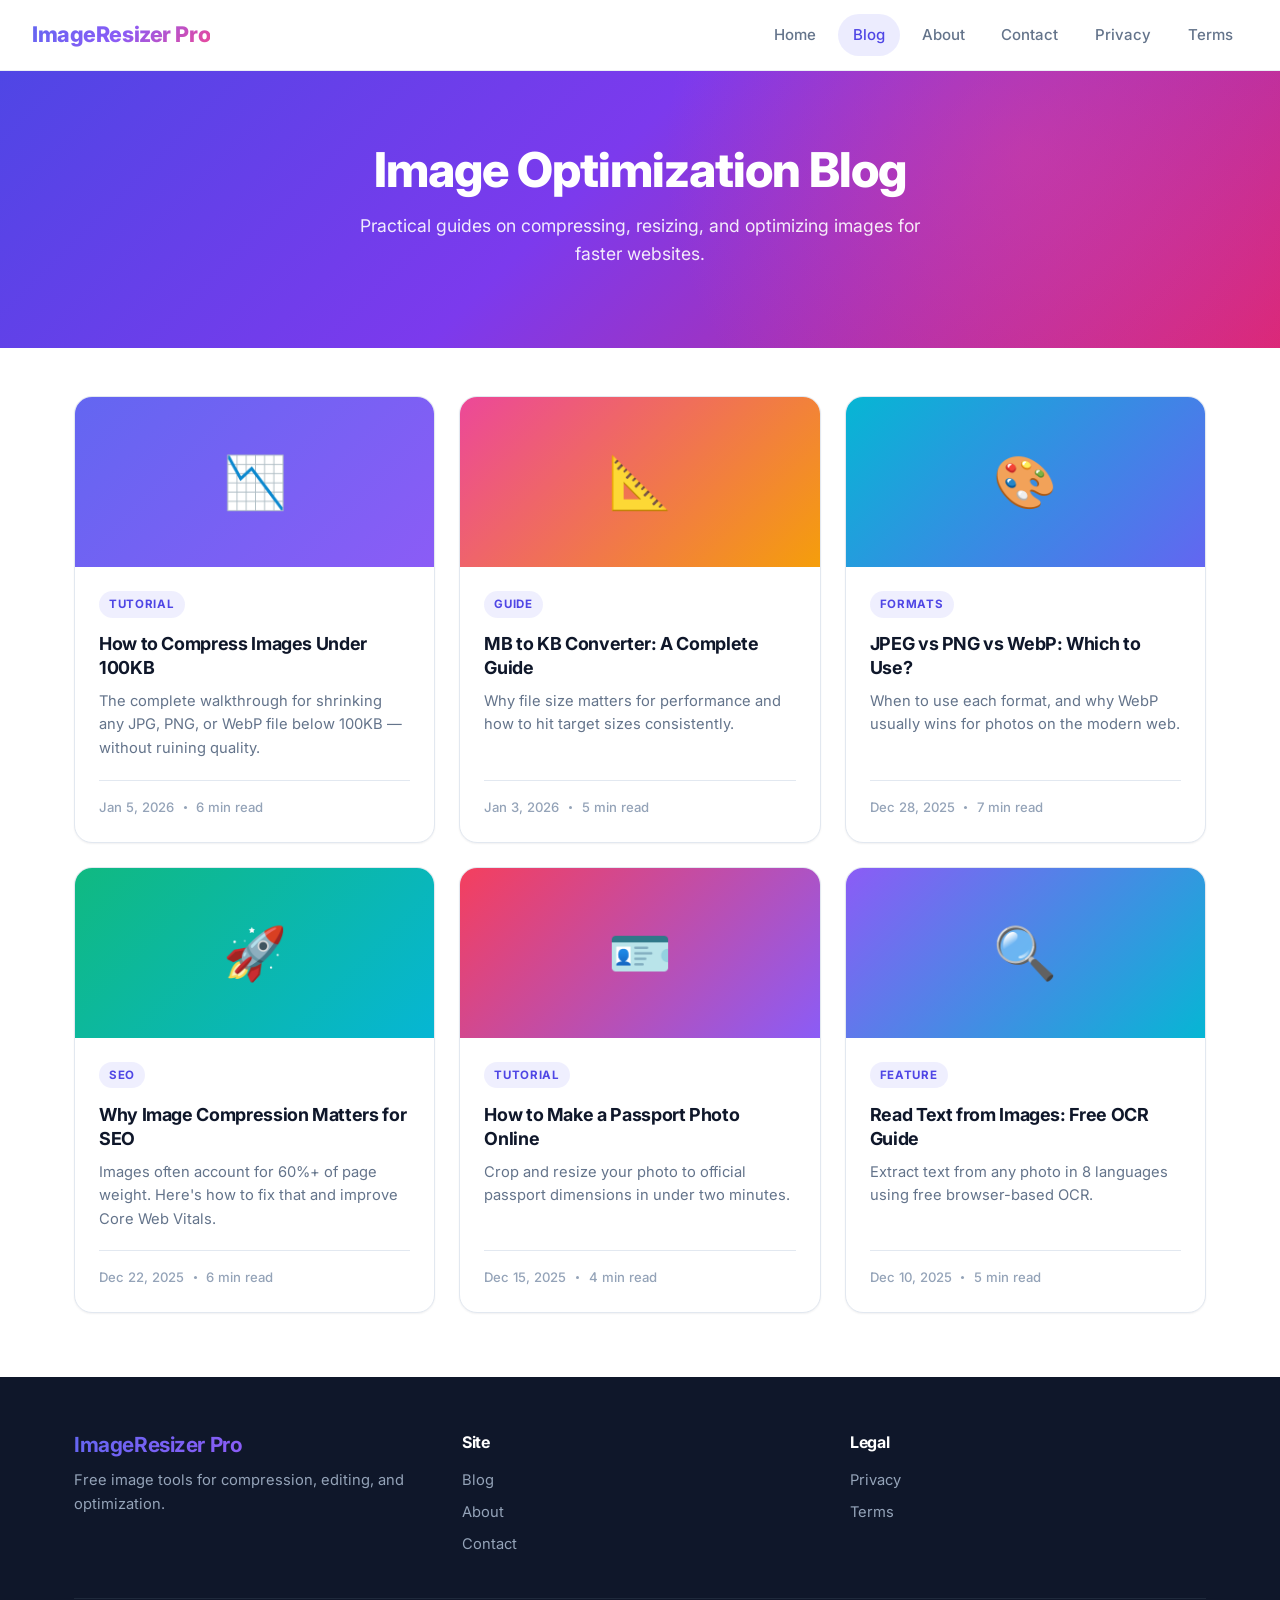
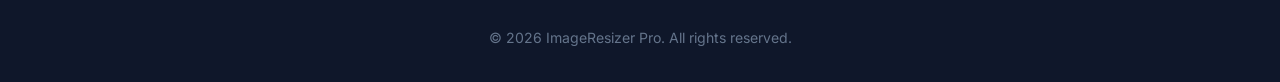
==== commit 01b07ef9: "Update index.html" ====
--- a/blog/index.html
+++ b/blog/index.html
@@ -1,230 +1,121 @@
 <!DOCTYPE html>
 <html lang="en">
 <head>
-    <meta charset="UTF-8">
-    <meta name="viewport" content="width=device-width, initial-scale=1.0">
-    <title>Blog — ImageResizer Pro | Image Optimization Guides</title>
-    <meta name="description" content="Free guides on image compression, resizing, and web performance. Learn how to reduce file size, convert MB to KB, and speed up your website.">
-
-    <link rel="icon" type="image/svg+xml" href="data:image/svg+xml,%3Csvg xmlns='http://www.w3.org/2000/svg' viewBox='0 0 100 100'%3E%3Crect width='100' height='100' rx='20' fill='%236366f1'/%3E%3Ctext x='50' y='65' font-family='Arial' font-size='50' font-weight='bold' text-anchor='middle' fill='white'%3EIR%3C/text%3E%3C/svg%3E">
-    <meta name="theme-color" content="#6366f1">
-
-    <link rel="preconnect" href="https://fonts.googleapis.com">
-    <link rel="preconnect" href="https://fonts.gstatic.com" crossorigin>
-    <link href="https://fonts.googleapis.com/css2?family=Inter:wght@400;500;600;700;800&display=swap" rel="stylesheet">
-
-    <link rel="stylesheet" href="../css/style.css">
+<meta charset="UTF-8">
+<meta name="viewport" content="width=device-width, initial-scale=1.0">
+<title>Blog — ImageResizer Pro</title>
+<meta name="description" content="Guides on image compression, editing, and optimization.">
+<link rel="icon" type="image/svg+xml" href="data:image/svg+xml,%3Csvg xmlns='http://www.w3.org/2000/svg' viewBox='0 0 100 100'%3E%3Crect width='100' height='100' rx='20' fill='%236366f1'/%3E%3Ctext x='50' y='65' font-family='Arial' font-size='50' font-weight='bold' text-anchor='middle' fill='white'%3EIR%3C/text%3E%3C/svg%3E">
+<link rel="preconnect" href="https://fonts.googleapis.com">
+<link rel="preconnect" href="https://fonts.gstatic.com" crossorigin>
+<link href="https://fonts.googleapis.com/css2?family=Inter:wght@400;500;600;700;800;900&display=swap" rel="stylesheet">
+<link rel="stylesheet" href="../css/style.css">
 </head>
 <body>
+<header>
+<nav>
+<div class="logo"><a href="../index.html"><h1>ImageResizer Pro</h1></a></div>
+<div class="nav-links">
+<a href="../index.html">Home</a>
+<a href="index.html" class="active">Blog</a>
+<a href="../about.html">About</a>
+<a href="../contact.html">Contact</a>
+<a href="../privacy.html">Privacy</a>
+<a href="../terms.html">Terms</a>
+</div>
+<button class="mobile-menu-btn" id="mobileMenuBtn" aria-label="Menu"><span></span><span></span><span></span></button>
+<div class="mobile-menu" id="mobileMenu">
+<a href="../index.html">Home</a>
+<a href="index.html">Blog</a>
+<a href="../about.html">About</a>
+<a href="../contact.html">Contact</a>
+<a href="../privacy.html">Privacy</a>
+<a href="../terms.html">Terms</a>
+</div>
+</nav>
+</header>
 
-    <header>
-        <nav>
-            <div class="logo"><h1>ImageResizer Pro</h1></div>
-            <div class="nav-links">
-                <a href="../index.html">Home</a>
-                <a href="index.html" class="active">Blog</a>
-                <a href="../about.html">About</a>
-                <a href="../contact.html">Contact</a>
-                <a href="../privacy.html">Privacy</a>
-                <a href="../terms.html">Terms</a>
-            </div>
-            <button class="mobile-menu-btn" id="mobileMenuBtn" aria-label="Toggle navigation">
-                <span></span><span></span><span></span>
-            </button>
-            <div class="mobile-menu" id="mobileMenu">
-                <a href="../index.html">Home</a>
-                <a href="index.html" class="active">Blog</a>
-                <a href="../about.html">About Us</a>
-                <a href="../contact.html">Contact</a>
-                <a href="../privacy.html">Privacy Policy</a>
-                <a href="../terms.html">Terms of Service</a>
-            </div>
-        </nav>
-    </header>
+<section class="blog-hero">
+<div class="container">
+<h1>Image Optimization Blog</h1>
+<p>Practical guides on compressing, resizing, and optimizing images for faster websites.</p>
+</div>
+</section>
 
-    <!-- Blog hero -->
-    <section class="blog-hero">
-        <div class="container">
-            <h1>Image Optimization Blog</h1>
-            <p>Practical guides on compressing, resizing, and optimizing images for faster websites.</p>
-        </div>
-    </section>
+<div class="posts-grid">
 
-    <div class="container">
+<article class="post-card">
+<div class="post-thumbnail grad-1">📉</div>
+<div class="post-body">
+<span class="post-category">Tutorial</span>
+<h3 class="post-title"><a href="#">How to Compress Images Under 100KB</a></h3>
+<p class="post-excerpt">The complete walkthrough for shrinking any JPG, PNG, or WebP file below 100KB — without ruining quality.</p>
+<div class="post-meta"><span>Jan 5, 2026</span><span class="dot"></span><span>6 min read</span></div>
+</div>
+</article>
 
-        <!-- Featured post -->
-        <article class="featured-post">
-            <div class="featured-thumbnail">📉</div>
-            <div class="featured-content">
-                <span class="post-category">Featured</span>
-                <h2><a href="compress-images-under-100kb.html">How to Compress Images to Under 100KB (Free Online Tool)</a></h2>
-                <p>The complete walkthrough for shrinking any JPG, PNG, or WebP file below 100KB — without ruining quality. No signup, no software.</p>
-                <div class="post-meta">
-                    <span>Dec 1, 2026</span>
-                    <span class="dot"></span>
-                    <span>6 min read</span>
-                </div>
-            </div>
-        </article>
+<article class="post-card">
+<div class="post-thumbnail grad-2">📐</div>
+<div class="post-body">
+<span class="post-category">Guide</span>
+<h3 class="post-title"><a href="#">MB to KB Converter: A Complete Guide</a></h3>
+<p class="post-excerpt">Why file size matters for performance and how to hit target sizes consistently.</p>
+<div class="post-meta"><span>Jan 3, 2026</span><span class="dot"></span><span>5 min read</span></div>
+</div>
+</article>
 
-        <!-- Grid of posts -->
-        <div class="posts-grid">
+<article class="post-card">
+<div class="post-thumbnail grad-3">🎨</div>
+<div class="post-body">
+<span class="post-category">Formats</span>
+<h3 class="post-title"><a href="#">JPEG vs PNG vs WebP: Which to Use?</a></h3>
+<p class="post-excerpt">When to use each format, and why WebP usually wins for photos on the modern web.</p>
+<div class="post-meta"><span>Dec 28, 2025</span><span class="dot"></span><span>7 min read</span></div>
+</div>
+</article>
 
-            <article class="post-card">
-                <div class="post-thumbnail grad-2">📐</div>
-                <div class="post-body">
-                    <span class="post-category pink">Guide</span>
-                    <h3 class="post-title"><a href="mb-to-kb-converter-guide.html">MB to KB Converter: A Complete Guide for Web Developers</a></h3>
-                    <p class="post-excerpt">Why file size matters for performance, and how to hit target sizes consistently using a free online converter.</p>
-                    <div class="post-meta">
-                        <span>Nov 28, 2026</span>
-                        <span class="dot"></span>
-                        <span>5 min read</span>
-                    </div>
-                </div>
-            </article>
+<article class="post-card">
+<div class="post-thumbnail grad-4">🚀</div>
+<div class="post-body">
+<span class="post-category">SEO</span>
+<h3 class="post-title"><a href="#">Why Image Compression Matters for SEO</a></h3>
+<p class="post-excerpt">Images often account for 60%+ of page weight. Here's how to fix that and improve Core Web Vitals.</p>
+<div class="post-meta"><span>Dec 22, 2025</span><span class="dot"></span><span>6 min read</span></div>
+</div>
+</article>
 
-            <article class="post-card">
-                <div class="post-thumbnail grad-3">🎨</div>
-                <div class="post-body">
-                    <span class="post-category">Formats</span>
-                    <h3 class="post-title"><a href="best-image-format-for-web.html">Best Image Format for Websites: JPEG vs PNG vs WebP</a></h3>
-                    <p class="post-excerpt">When to use each format, and why WebP usually wins for photos on the modern web.</p>
-                    <div class="post-meta">
-                        <span>Nov 25, 2026</span>
-                        <span class="dot"></span>
-                        <span>7 min read</span>
-                    </div>
-                </div>
-            </article>
+<article class="post-card">
+<div class="post-thumbnail grad-5">🪪</div>
+<div class="post-body">
+<span class="post-category">Tutorial</span>
+<h3 class="post-title"><a href="#">How to Make a Passport Photo Online</a></h3>
+<p class="post-excerpt">Crop and resize your photo to official passport dimensions in under two minutes.</p>
+<div class="post-meta"><span>Dec 15, 2025</span><span class="dot"></span><span>4 min read</span></div>
+</div>
+</article>
 
-            <article class="post-card">
-                <div class="post-thumbnail grad-5">📱</div>
-                <div class="post-body">
-                    <span class="post-category pink">Social</span>
-                    <h3 class="post-title"><a href="resize-images-for-instagram.html">How to Resize Images for Instagram Without Losing Quality</a></h3>
-                    <p class="post-excerpt">Exact dimensions for posts, stories, and reels — plus a quick resize workflow you can do in seconds.</p>
-                    <div class="post-meta">
-                        <span>Nov 22, 2026</span>
-                        <span class="dot"></span>
-                        <span>5 min read</span>
-                    </div>
-                </div>
-            </article>
+<article class="post-card">
+<div class="post-thumbnail grad-6">🔍</div>
+<div class="post-body">
+<span class="post-category">Feature</span>
+<h3 class="post-title"><a href="#">Read Text from Images: Free OCR Guide</a></h3>
+<p class="post-excerpt">Extract text from any photo in 8 languages using free browser-based OCR.</p>
+<div class="post-meta"><span>Dec 10, 2025</span><span class="dot"></span><span>5 min read</span></div>
+</div>
+</article>
 
-            <article class="post-card">
-                <div class="post-thumbnail grad-4">🚀</div>
-                <div class="post-body">
-                    <span class="post-category green">SEO</span>
-                    <h3 class="post-title"><a href="image-compression-seo.html">Why Image Compression Matters for Page Speed and SEO</a></h3>
-                    <p class="post-excerpt">Images often account for 60%+ of page weight. Here's how to fix that and improve your Core Web Vitals.</p>
-                    <div class="post-meta">
-                        <span>Nov 19, 2026</span>
-                        <span class="dot"></span>
-                        <span>6 min read</span>
-                    </div>
-                </div>
-            </article>
+</div>
 
-            <article class="post-card">
-                <div class="post-thumbnail grad-6">🪪</div>
-                <div class="post-body">
-                    <span class="post-category">Tutorial</span>
-                    <h3 class="post-title"><a href="passport-size-photo-online.html">How to Make a Passport Size Photo Online for Free</a></h3>
-                    <p class="post-excerpt">Crop and resize your photo to official passport dimensions in under two minutes — no Photoshop needed.</p>
-                    <div class="post-meta">
-                        <span>Nov 15, 2026</span>
-                        <span class="dot"></span>
-                        <span>4 min read</span>
-                    </div>
-                </div>
-            </article>
-
-            <article class="post-card">
-                <div class="post-thumbnail grad-7">⚡</div>
-                <div class="post-body">
-                    <span class="post-category amber">Deep Dive</span>
-                    <h3 class="post-title"><a href="reduce-image-file-size.html">The Ultimate Guide to Reducing Image File Size Without Losing Quality</a></h3>
-                    <p class="post-excerpt">Quality sliders, dimension scaling, and format choice — the three levers that shrink any image dramatically.</p>
-                    <div class="post-meta">
-                        <span>Nov 12, 2026</span>
-                        <span class="dot"></span>
-                        <span>8 min read</span>
-                    </div>
-                </div>
-            </article>
-
-            <article class="post-card">
-                <div class="post-thumbnail grad-8">🔄</div>
-                <div class="post-body">
-                    <span class="post-category green">Convert</span>
-                    <h3 class="post-title"><a href="png-to-jpg-online.html">How to Convert PNG to JPG Online (Step-by-Step)</a></h3>
-                    <p class="post-excerpt">Why converting from PNG to JPG often cuts file size by 70%+ — and when you shouldn't do it.</p>
-                    <div class="post-meta">
-                        <span>Nov 8, 2026</span>
-                        <span class="dot"></span>
-                        <span>4 min read</span>
-                    </div>
-                </div>
-            </article>
-
-            <article class="post-card">
-                <div class="post-thumbnail grad-9">✅</div>
-                <div class="post-body">
-                    <span class="post-category pink">Checklist</span>
-                    <h3 class="post-title"><a href="image-optimization-checklist.html">Image Optimization Checklist for Faster Websites</a></h3>
-                    <p class="post-excerpt">A 10-point checklist you can run through before publishing any image on your site.</p>
-                    <div class="post-meta">
-                        <span>Nov 5, 2026</span>
-                        <span class="dot"></span>
-                        <span>5 min read</span>
-                    </div>
-                </div>
-            </article>
-
-            <article class="post-card">
-                <div class="post-thumbnail grad-10">🗂️</div>
-                <div class="post-body">
-                    <span class="post-category">Workflow</span>
-                    <h3 class="post-title"><a href="batch-compress-images-blog.html">How to Batch Compress Images for Your Blog</a></h3>
-                    <p class="post-excerpt">Speed up your publishing workflow by compressing dozens of images in one sitting.</p>
-                    <div class="post-meta">
-                        <span>Nov 2, 2026</span>
-                        <span class="dot"></span>
-                        <span>5 min read</span>
-                    </div>
-                </div>
-            </article>
-
-        </div>
-    </div>
-
-    <footer>
-        <div class="container">
-            <div class="footer-content">
-                <div class="footer-logo">
-                    <h3>ImageResizer Pro</h3>
-                    <p>Free online tools for image optimization and conversion.</p>
-                </div>
-                <div class="footer-links">
-                    <h4>Quick Links</h4>
-                    <a href="../index.html">Home</a>
-                    <a href="index.html">Blog</a>
-                    <a href="../about.html">About</a>
-                    <a href="../contact.html">Contact</a>
-                </div>
-                <div class="footer-links">
-                    <h4>Legal</h4>
-                    <a href="../privacy.html">Privacy Policy</a>
-                    <a href="../terms.html">Terms of Service</a>
-                </div>
-            </div>
-            <div class="footer-bottom">
-                <p>&copy; 2026 ImageResizer Pro. All rights reserved.</p>
-            </div>
-        </div>
-    </footer>
-
-    <script src="../js/main.js" defer></script>
+<footer>
+<div class="container">
+<div class="footer-content">
+<div class="footer-logo"><h3>ImageResizer Pro</h3><p>Free image tools for compression, editing, and optimization.</p></div>
+<div class="footer-links"><h4>Site</h4><a href="index.html">Blog</a><a href="../about.html">About</a><a href="../contact.html">Contact</a></div>
+<div class="footer-links"><h4>Legal</h4><a href="../privacy.html">Privacy</a><a href="../terms.html">Terms</a></div>
+</div>
+<div class="footer-bottom"><p>&copy; 2026 ImageResizer Pro. All rights reserved.</p></div>
+</div>
+</footer>
+<script src="../js/main.js" defer></script>
 </body>
 </html>
--- a/css/style.css
+++ b/css/style.css
@@ -1,511 +1,718 @@
 /* ============================================================
-   css/style.css — ImageResizer Pro (Premium Theme)
+   ImageResizer Pro — Complete Stylesheet
    ============================================================ */
-
 :root {
-    /* Brand colors */
     --primary: #6366f1;
     --primary-dark: #4f46e5;
-    --primary-light: #818cf8;
     --violet: #8b5cf6;
     --pink: #ec4899;
     --amber: #f59e0b;
-    --success: #10b981;
+    --teal: #06b6d4;
+    --emerald: #10b981;
     --error: #ef4444;
-
-    /* Neutrals */
     --text: #0f172a;
     --text-muted: #64748b;
     --text-soft: #94a3b8;
-    --bg: #f8fafc;
+    --bg: #ffffff;
+    --bg-soft: #f8fafc;
     --surface: #ffffff;
     --border: #e2e8f0;
-
-    /* Gradients */
     --gradient-brand: linear-gradient(135deg, #6366f1 0%, #8b5cf6 50%, #ec4899 100%);
-    --gradient-hero: linear-gradient(135deg, #4f46e5 0%, #7c3aed 55%, #db2777 100%);
+    --gradient-hero: linear-gradient(135deg, #4f46e5 0%, #7c3aed 45%, #db2777 100%);
+    --gradient-warm: linear-gradient(135deg, #f59e0b 0%, #f97316 50%, #ec4899 100%);
     --gradient-soft: linear-gradient(135deg, #eef2ff 0%, #fdf2f8 100%);
-
-    /* Shadows */
-    --shadow-sm: 0 1px 2px rgba(15, 23, 42, 0.06);
-    --shadow-md: 0 4px 12px -2px rgba(15, 23, 42, 0.08);
-    --shadow-lg: 0 12px 28px -6px rgba(15, 23, 42, 0.12);
-    --shadow-xl: 0 24px 48px -12px rgba(15, 23, 42, 0.18);
-    --shadow-brand: 0 12px 28px -8px rgba(99, 102, 241, 0.45);
-
-    /* Radius */
-    --r-sm: 8px;
-    --r-md: 12px;
-    --r-lg: 18px;
-    --r-xl: 26px;
-    --r-full: 999px;
-
-    --container: 1180px;
-}
-
+    --shadow-sm: 0 1px 2px rgba(15,23,42,0.06);
+    --shadow-md: 0 4px 12px -2px rgba(15,23,42,0.08);
+    --shadow-lg: 0 12px 28px -6px rgba(15,23,42,0.12);
+    --shadow-xl: 0 24px 48px -12px rgba(15,23,42,0.18);
+    --shadow-brand: 0 12px 28px -8px rgba(99,102,241,0.45);
+    --r-sm: 8px; --r-md: 12px; --r-lg: 18px; --r-xl: 26px; --r-full: 999px;
+}
 * { margin: 0; padding: 0; box-sizing: border-box; }
-
 html { scroll-behavior: smooth; }
-
 body {
-    font-family: 'Inter', -apple-system, BlinkMacSystemFont, 'Segoe UI', Roboto, 'Helvetica Neue', Arial, sans-serif;
-    font-size: 16px;
-    line-height: 1.65;
+    font-family: 'Inter', -apple-system, BlinkMacSystemFont, 'Segoe UI', Roboto, sans-serif;
+    line-height: 1.6;
     color: var(--text);
     background: var(--bg);
     -webkit-font-smoothing: antialiased;
-    -moz-osx-font-smoothing: grayscale;
-}
-
+}
 h1, h2, h3, h4 { line-height: 1.2; letter-spacing: -0.02em; font-weight: 700; }
-
 a { color: var(--primary); }
-
-.container { max-width: var(--container); margin: 0 auto; padding: 0 24px; }
-
-/* ============================================================
-   Header (glassmorphism, sticky)
-   ============================================================ */
+.container { max-width: 1180px; margin: 0 auto; padding: 0 24px; }
+
+/* ---------- Header ---------- */
 header {
-    position: sticky;
-    top: 0;
-    z-index: 1000;
-    background: rgba(255, 255, 255, 0.78);
-    backdrop-filter: saturate(180%) blur(14px);
-    -webkit-backdrop-filter: saturate(180%) blur(14px);
-    border-bottom: 1px solid rgba(226, 232, 240, 0.8);
-}
-
-nav {
-    display: flex;
-    justify-content: space-between;
-    align-items: center;
-    padding: 0.9rem 2rem;
-    position: relative;
-}
-
+    position: sticky; top: 0; z-index: 1000;
+    background: rgba(255,255,255,0.85);
+    backdrop-filter: saturate(180%) blur(16px);
+    -webkit-backdrop-filter: saturate(180%) blur(16px);
+    border-bottom: 1px solid rgba(226,232,240,0.7);
+}
+nav { display: flex; justify-content: space-between; align-items: center; padding: 0.9rem 2rem; position: relative; }
+.logo a { text-decoration: none; }
 .logo h1 {
-    font-size: 1.35rem;
-    font-weight: 800;
+    font-size: 1.35rem; font-weight: 800;
     background: var(--gradient-brand);
-    -webkit-background-clip: text;
-    background-clip: text;
+    -webkit-background-clip: text; background-clip: text;
     -webkit-text-fill-color: transparent;
-    letter-spacing: -0.03em;
-}
-
+}
 .nav-links { display: flex; gap: 0.4rem; align-items: center; }
-
 .nav-links a {
-    text-decoration: none;
-    color: var(--text-muted);
-    font-weight: 500;
-    font-size: 0.95rem;
-    padding: 0.55rem 0.95rem;
-    border-radius: var(--r-full);
+    text-decoration: none; color: var(--text-muted);
+    font-weight: 500; font-size: 0.94rem;
+    padding: 0.55rem 0.95rem; border-radius: var(--r-full);
     transition: all 0.2s ease;
 }
-
-.nav-links a:hover { color: var(--text); background: rgba(99, 102, 241, 0.08); }
-
-.nav-links a.active {
-    color: var(--primary-dark);
-    background: rgba(99, 102, 241, 0.12);
-}
-
-/* Mobile menu */
+.nav-links a:hover { color: var(--text); background: rgba(99,102,241,0.08); }
+.nav-links a.active { color: var(--primary-dark); background: rgba(99,102,241,0.12); }
 .mobile-menu-btn {
-    display: none;
-    flex-direction: column;
-    justify-content: space-between;
-    width: 30px; height: 21px;
-    background: transparent; border: none; cursor: pointer; padding: 0;
-}
-.mobile-menu-btn span {
-    display: block; height: 2.5px; width: 100%;
-    background: var(--text); border-radius: 3px;
-    transition: all 0.3s ease;
-}
-
+    display: none; flex-direction: column; justify-content: space-between;
+    width: 30px; height: 21px; background: transparent; border: none;
+    cursor: pointer; padding: 0;
+}
+.mobile-menu-btn span { display: block; height: 2.5px; width: 100%; background: var(--text); border-radius: 3px; transition: all 0.3s; }
 .mobile-menu {
-    display: none;
-    position: absolute;
-    top: 100%; left: 0; width: 100%;
-    background: var(--surface);
-    box-shadow: var(--shadow-lg);
-    border-top: 1px solid var(--border);
-    z-index: 1001;
+    display: none; position: absolute; top: 100%; left: 0; width: 100%;
+    background: #fff; box-shadow: var(--shadow-lg);
+    border-top: 1px solid var(--border); z-index: 1001;
 }
 .mobile-menu.active { display: block; }
 .mobile-menu a {
-    display: block;
-    padding: 1rem 2rem;
-    text-decoration: none;
-    color: var(--text);
-    font-weight: 500;
-    border-bottom: 1px solid var(--border);
-}
-.mobile-menu a:hover, .mobile-menu a.active {
-    background: var(--gradient-soft);
-    color: var(--primary-dark);
-}
-.mobile-menu a:last-child { border-bottom: none; }
-
-/* ============================================================
-   Hero
-   ============================================================ */
-#home { padding-top: 0; }
-
-.hero {
-    position: relative;
-    text-align: center;
-    padding: 90px 0 110px;
+    display: block; padding: 1rem 2rem; text-decoration: none;
+    color: var(--text); font-weight: 500; border-bottom: 1px solid var(--border);
+}
+.mobile-menu a:hover, .mobile-menu a.active { background: var(--gradient-soft); color: var(--primary-dark); }
+
+/* ---------- Hero ---------- */
+.mega-hero {
+    position: relative; overflow: hidden;
+    padding: 100px 0 120px;
     background: var(--gradient-hero);
     color: #fff;
+}
+.mega-hero-bg {
+    position: absolute; inset: 0;
+    background:
+        radial-gradient(700px circle at 12% 18%, rgba(255,255,255,0.22), transparent 60%),
+        radial-gradient(600px circle at 88% 82%, rgba(236,72,153,0.45), transparent 60%);
+    pointer-events: none;
+}
+.mega-hero-inner { position: relative; z-index: 1; text-align: center; }
+.mega-badge {
+    display: inline-block;
+    background: rgba(255,255,255,0.16);
+    border: 1px solid rgba(255,255,255,0.35);
+    padding: 7px 18px; border-radius: var(--r-full);
+    font-size: 0.85rem; font-weight: 600;
+    margin-bottom: 1.5rem;
+    backdrop-filter: blur(8px);
+}
+.mega-hero h1 {
+    font-size: clamp(2.2rem, 5.6vw, 4rem);
+    font-weight: 900; letter-spacing: -0.04em; line-height: 1.08;
+    margin-bottom: 1.3rem;
+}
+.grad-text {
+    background: linear-gradient(135deg, #fde047, #fb7185, #a78bfa);
+    -webkit-background-clip: text; background-clip: text;
+    -webkit-text-fill-color: transparent;
+}
+.mega-hero-inner > p {
+    font-size: 1.15rem; max-width: 620px;
+    margin: 0 auto 2.5rem; opacity: 0.92;
+}
+.mega-actions, .hero-actions {
+    display: flex !important; gap: 1rem; justify-content: center;
+    align-items: stretch; flex-wrap: wrap;
+    max-width: 760px; margin: 2.5rem auto 0;
+}
+.mega-actions > .mega-btn, .hero-actions > .mega-btn {
+    flex: 1 1 340px !important;
+    min-width: 0 !important; max-width: none !important;
+    width: auto !important; min-height: 84px;
+    align-items: center;
+}
+.mega-btn {
+    position: relative;
+    display: flex; align-items: center; gap: 1.1rem;
+    padding: 1.35rem 1.7rem;
+    border-radius: 22px; border: none;
+    cursor: pointer; font-family: inherit; font-size: 1rem;
+    text-align: left;
+    transition: transform 0.3s cubic-bezier(.2,.8,.2,1), box-shadow 0.3s ease;
     overflow: hidden;
 }
-
-.hero::before {
-    content: "";
-    position: absolute;
-    inset: 0;
-    background:
-        radial-gradient(600px circle at 15% 20%, rgba(255,255,255,0.18), transparent 60%),
-        radial-gradient(500px circle at 85% 80%, rgba(236,72,153,0.35), transparent 60%);
-    pointer-events: none;
-}
-
-.hero .container { position: relative; z-index: 1; }
-
-.hero h1 {
-    font-size: clamp(2rem, 4.2vw, 3.2rem);
-    font-weight: 800;
-    margin-bottom: 1rem;
-    letter-spacing: -0.03em;
-}
-
-.hero p {
-    font-size: 1.15rem;
-    margin: 0 auto 2.5rem;
-    max-width: 620px;
-    opacity: 0.92;
-}
-
-/* Upload cards on hero */
-.upload-options {
-    display: grid;
-    grid-template-columns: repeat(auto-fit, minmax(240px, 1fr));
-    gap: 1.2rem;
-    max-width: 760px;
-    margin: 0 auto;
-}
-
-.upload-option {
-    background: rgba(255, 255, 255, 0.14);
-    border: 1.5px solid rgba(255, 255, 255, 0.28);
-    border-radius: var(--r-lg);
-    padding: 1.8rem 1.5rem;
-    text-align: center;
-    cursor: pointer;
-    transition: all 0.25s ease;
-    backdrop-filter: blur(12px);
-}
-
-.upload-option:hover {
-    background: rgba(255, 255, 255, 0.24);
-    transform: translateY(-6px);
-    box-shadow: 0 20px 40px -12px rgba(0, 0, 0, 0.35);
-}
-
-.upload-icon { font-size: 2.4rem; margin-bottom: 0.6rem; display: block; }
-.upload-option h3 { font-size: 1.15rem; margin-bottom: 0.35rem; font-weight: 700; }
-.upload-option p { font-size: 0.9rem; opacity: 0.85; margin: 0; }
-
-/* ============================================================
-   Preview + Tools
-   ============================================================ */
-.preview-section { background: var(--surface); padding: 50px 0; display: none; }
-.preview-section.active { display: block; }
-.preview-container { max-width: 780px; margin: 0 auto; text-align: center; }
-.image-preview {
-    max-width: 100%; max-height: 420px;
-    border-radius: var(--r-lg);
-    box-shadow: var(--shadow-lg);
-    margin: 1rem 0;
-}
-.image-info {
-    background: var(--gradient-soft);
-    padding: 1.4rem;
-    border-radius: var(--r-md);
-    margin: 1.5rem 0;
-    border: 1px solid rgba(99, 102, 241, 0.15);
-}
-.image-info p { margin: 0.4rem 0; font-weight: 500; color: var(--text); }
-
-.tools-section { padding: 70px 0; background: var(--surface); }
-
+.mega-btn:hover { transform: translateY(-6px) scale(1.015); }
+.mega-btn:active { transform: translateY(-2px) scale(0.99); }
+.mega-btn-icon {
+    display: flex; align-items: center; justify-content: center;
+    width: 52px; height: 52px; font-size: 1.9rem; flex-shrink: 0;
+    transition: transform 0.3s ease;
+}
+.mega-btn:hover .mega-btn-icon { transform: scale(1.15) rotate(-6deg); }
+.mega-btn-text { display: flex; flex-direction: column; line-height: 1.3; min-width: 0; flex: 1; }
+.mega-btn-text strong { font-weight: 800; font-size: 1.1rem; }
+.mega-btn-text small { opacity: 0.78; font-size: 0.82rem; font-weight: 500; margin-top: 2px; }
+.mega-btn--camera {
+    background: linear-gradient(135deg, #ffffff 0%, #fef3f9 100%);
+    color: #0f172a;
+    box-shadow: 0 20px 45px -18px rgba(236,72,153,0.55), 0 0 0 1px rgba(255,255,255,0.6) inset;
+}
+.mega-btn--upload {
+    background: linear-gradient(135deg, #1e1b4b 0%, #312e81 50%, #4c1d95 100%);
+    color: #fff;
+    box-shadow: 0 20px 45px -18px rgba(99,102,241,0.75), 0 0 0 1px rgba(139,92,246,0.4) inset;
+}
+@media (max-width: 720px) {
+    .mega-actions > .mega-btn, .hero-actions > .mega-btn { flex: 1 1 100% !important; }
+}
+
+/* ---------- Showcase ---------- */
+.showcase { padding: 90px 0; background: var(--bg); }
 .section-title {
     text-align: center;
-    font-size: clamp(1.6rem, 2.6vw, 2.2rem);
-    margin-bottom: 3rem;
-    font-weight: 800;
-    letter-spacing: -0.03em;
-}
-
-.tools-grid {
+    font-size: clamp(1.6rem, 3vw, 2.4rem);
+    font-weight: 800; letter-spacing: -0.03em;
+    margin-bottom: 1rem;
+}
+.section-subtitle {
+    text-align: center; color: var(--text-muted);
+    max-width: 620px; margin: 0 auto 3rem; font-size: 1.05rem;
+}
+.showcase-grid {
     display: grid;
-    grid-template-columns: repeat(auto-fit, minmax(280px, 1fr));
-    gap: 1.5rem;
-}
-
-.tool-card {
-    background: var(--surface);
-    padding: 1.8rem;
-    border-radius: var(--r-lg);
-    border: 1px solid var(--border);
-    transition: all 0.25s ease;
+    grid-template-columns: repeat(auto-fit, minmax(260px, 1fr));
+    gap: 1.4rem;
+}
+.show-card {
+    background: var(--surface); border: 1px solid var(--border);
+    border-radius: var(--r-xl); padding: 1.8rem 1.6rem;
+    text-align: left; font-family: inherit; cursor: pointer;
+    transition: all 0.28s ease;
     box-shadow: var(--shadow-sm);
-}
-.tool-card:hover { transform: translateY(-4px); box-shadow: var(--shadow-lg); border-color: rgba(99,102,241,0.4); }
-.tool-card h3 { margin-bottom: 1.4rem; font-size: 1.15rem; font-weight: 700; }
-
-.form-group { margin-bottom: 1.3rem; }
-.form-group label { display: block; margin-bottom: 0.6rem; font-weight: 500; font-size: 0.92rem; color: var(--text); }
-.form-group input[type="range"] { width: 100%; margin-bottom: 0.4rem; accent-color: var(--primary); }
-.form-group input[type="number"],
-.form-group select {
-    width: 100%;
-    padding: 12px 14px;
-    border: 1.5px solid var(--border);
-    border-radius: var(--r-sm);
-    font-size: 1rem;
-    font-family: inherit;
-    background: var(--surface);
-    transition: all 0.2s ease;
-}
-.form-group input:focus, .form-group select:focus {
-    border-color: var(--primary);
-    outline: none;
-    box-shadow: 0 0 0 4px rgba(99, 102, 241, 0.12);
-}
-
-.checkbox-group { display: flex; align-items: center; gap: 0.7rem; }
-.checkbox-group label { margin-bottom: 0; }
-.checkbox-group input { accent-color: var(--primary); width: 18px; height: 18px; }
-
-.process-btn {
-    width: 100%;
-    background: var(--gradient-brand);
+    display: flex; flex-direction: column; color: var(--text);
+}
+.show-card:hover {
+    transform: translateY(-8px);
+    box-shadow: var(--shadow-xl);
+    border-color: rgba(99,102,241,0.4);
+}
+.show-icon {
+    width: 56px; height: 56px; border-radius: var(--r-md);
+    display: flex; align-items: center; justify-content: center;
+    font-size: 1.7rem; color: #fff; margin-bottom: 1.1rem;
+}
+.show-card h3 { font-size: 1.1rem; margin-bottom: 0.5rem; font-weight: 700; }
+.show-card p { color: var(--text-muted); font-size: 0.9rem; line-height: 1.55; margin-bottom: 1.2rem; flex: 1; }
+.show-cta { color: var(--primary-dark); font-weight: 600; font-size: 0.9rem; }
+
+/* ---------- Trust ---------- */
+.trust-row { padding: 60px 0; background: var(--bg-soft); border-top: 1px solid var(--border); border-bottom: 1px solid var(--border); }
+.trust-grid { display: grid; grid-template-columns: repeat(auto-fit, minmax(220px, 1fr)); gap: 1.6rem; text-align: center; }
+.trust-item { padding: 1rem; }
+.trust-icon { font-size: 2.2rem; display: block; margin-bottom: 0.6rem; }
+.trust-item h4 { font-size: 1.05rem; margin-bottom: 0.4rem; font-weight: 700; }
+.trust-item p { color: var(--text-muted); font-size: 0.9rem; }
+
+/* ---------- FAQ ---------- */
+.faq-section { padding: 90px 0; background: var(--bg); }
+.faq-list { max-width: 780px; margin: 0 auto; }
+.faq-item {
+    background: var(--surface); border: 1px solid var(--border);
+    border-radius: var(--r-lg); margin-bottom: 0.8rem;
+    overflow: hidden; transition: all 0.25s;
+}
+.faq-item:hover { border-color: rgba(99,102,241,0.35); }
+.faq-question {
+    width: 100%; background: transparent; border: none;
+    padding: 1.15rem 1.4rem; font-family: inherit;
+    font-size: 1rem; font-weight: 600; color: var(--text);
+    text-align: left; cursor: pointer;
+    display: flex; justify-content: space-between; align-items: center; gap: 1rem;
+}
+.faq-toggle { font-size: 1.5rem; color: var(--primary); font-weight: 700; transition: transform 0.25s; line-height: 1; }
+.faq-item.open .faq-toggle { transform: rotate(45deg); }
+.faq-answer { max-height: 0; overflow: hidden; transition: max-height 0.3s, padding 0.3s; padding: 0 1.4rem; }
+.faq-item.open .faq-answer { max-height: 400px; padding: 0 1.4rem 1.2rem; }
+.faq-answer p { color: var(--text-muted); line-height: 1.7; margin: 0; font-size: 0.95rem; }
+
+/* ---------- CTA ---------- */
+.cta-band {
+    padding: 100px 0;
+    background: var(--gradient-warm);
+    color: #fff; text-align: center;
+    position: relative; overflow: hidden;
+}
+.cta-band::before {
+    content: ""; position: absolute; inset: 0;
+    background: radial-gradient(600px circle at 80% 40%, rgba(139,92,246,0.4), transparent 60%);
+}
+.cta-band .container { position: relative; z-index: 1; }
+.cta-band h2 { font-size: clamp(1.8rem, 3.6vw, 2.8rem); margin-bottom: 0.8rem; font-weight: 800; }
+.cta-band p { font-size: 1.08rem; opacity: 0.95; margin-bottom: 2rem; }
+
+/* ---------- Editor Modal ---------- */
+.editor-modal {
+    display: none; position: fixed; inset: 0;
+    background: #0b1120; z-index: 4000; overflow: hidden;
+}
+.editor-modal.active { display: flex; }
+.editor-shell { width: 100%; height: 100%; display: flex; flex-direction: column; background: #0b1120; }
+.ed-topbar {
+    display: flex; align-items: center; justify-content: space-between;
+    padding: 0.7rem 1rem;
+    background: rgba(255,255,255,0.04);
+    border-bottom: 1px solid rgba(255,255,255,0.08);
+    color: #e2e8f0; flex-shrink: 0;
+}
+.ed-icon-btn {
+    width: 42px; height: 42px;
+    background: rgba(255,255,255,0.07);
+    border: 1px solid rgba(255,255,255,0.1);
+    border-radius: 50%; color: #e2e8f0; font-size: 1rem;
+    cursor: pointer; transition: all 0.25s;
+    display: inline-flex; align-items: center; justify-content: center;
+}
+.ed-icon-btn:hover { background: rgba(255,255,255,0.16); transform: scale(1.08); }
+.ed-title { font-weight: 600; font-size: 0.95rem; }
+.ed-topbar-right { display: flex; gap: 0.5rem; align-items: center; }
+.ed-pill-btn {
+    background: linear-gradient(135deg, #6366f1 0%, #8b5cf6 50%, #ec4899 100%);
+    background-size: 200% 200%;
+    border: none; color: #fff;
+    padding: 0.65rem 1.6rem;
+    border-radius: 999px;
+    font-weight: 800; font-family: inherit; font-size: 0.9rem;
+    cursor: pointer; transition: all 0.35s ease;
+    box-shadow: 0 10px 25px -8px rgba(139,92,246,0.7);
+    animation: savePulse 3s ease-in-out infinite;
+}
+@keyframes savePulse { 0%,100%{background-position:0% 50%} 50%{background-position:100% 50%} }
+.ed-pill-btn:hover { transform: translateY(-2px) scale(1.04); }
+.ed-stage {
+    flex: 1; display: flex; align-items: center; justify-content: center;
+    padding: 1.5rem; position: relative; overflow: hidden; min-height: 0;
+}
+#edCanvas {
+    max-width: 100%; max-height: 100%;
+    border-radius: var(--r-md);
+    box-shadow: 0 30px 60px -20px rgba(0,0,0,0.6);
+    display: block; object-fit: contain;
+}
+.ed-canvas-wrap {
+    position: relative; display: flex;
+    align-items: center; justify-content: center;
+    max-width: 100%; max-height: 100%;
+}
+.ed-compare {
+    position: absolute; bottom: 1.5rem; left: 50%; transform: translateX(-50%);
+    background: rgba(255,255,255,0.14);
+    color: #fff; border: 1px solid rgba(255,255,255,0.25);
+    padding: 0.55rem 1.2rem; border-radius: var(--r-full);
+    font-family: inherit; font-size: 0.85rem; font-weight: 600;
+    cursor: pointer; backdrop-filter: blur(8px); transition: all 0.2s;
+}
+.ed-compare:hover { background: rgba(255,255,255,0.24); }
+.ed-panel {
+    background: #0f172a;
+    border-top: 1px solid rgba(255,255,255,0.08);
+    flex-shrink: 0; max-height: 46vh;
+    overflow-y: auto; padding: 0 0 1.5rem;
+}
+.ed-tabs {
+    display: flex; gap: 0.2rem;
+    padding: 0.7rem 1rem;
+    overflow-x: auto;
+    border-bottom: 1px solid rgba(255,255,255,0.06);
+    scrollbar-width: none;
+    position: sticky; top: 0; background: #0f172a; z-index: 2;
+}
+.ed-tabs::-webkit-scrollbar { display: none; }
+.ed-tab {
+    flex-shrink: 0; background: transparent;
+    border: none; color: #94a3b8;
+    padding: 0.6rem 1rem; border-radius: 999px;
+    font-family: inherit; font-weight: 700; font-size: 0.85rem;
+    cursor: pointer; transition: all 0.25s;
+    white-space: nowrap;
+}
+.ed-tab.active {
+    background: linear-gradient(135deg, #6366f1, #8b5cf6, #ec4899);
     color: #fff;
-    border: none;
-    padding: 15px;
-    border-radius: var(--r-md);
-    font-size: 1.02rem;
-    font-weight: 600;
-    font-family: inherit;
-    cursor: pointer;
-    transition: all 0.25s ease;
-    box-shadow: var(--shadow-brand);
-}
-.process-btn:hover:not(:disabled) { transform: translateY(-2px); box-shadow: 0 16px 32px -8px rgba(99,102,241,0.55); }
-.process-btn:disabled { background: var(--text-soft); cursor: not-allowed; box-shadow: none; }
-
-/* ============================================================
-   Results
-   ============================================================ */
-.results-section { padding: 70px 0; background: var(--bg); display: none; }
-.results-section.active { display: block; }
-
-.results-grid {
+    box-shadow: 0 8px 20px -6px rgba(139,92,246,0.75);
+}
+.ed-tab:hover:not(.active) { color: #e2e8f0; background: rgba(255,255,255,0.07); }
+.ed-tabpanel { display: none; padding: 1.2rem 1.5rem 0.5rem; }
+.ed-tabpanel.active { display: block; }
+.ed-hint { color: #94a3b8; font-size: 0.88rem; margin-bottom: 1rem; text-align: center; }
+.ed-tabpanel .ctrl-group { margin-bottom: 1rem; }
+.ed-tabpanel .ctrl-group label {
+    display: flex; justify-content: space-between; align-items: center;
+    font-size: 0.88rem; font-weight: 500; color: #cbd5e1;
+    margin-bottom: 0.5rem;
+}
+.ed-tabpanel .ctrl-group label span {
+    color: #a5b4fc; font-weight: 700; font-size: 0.82rem;
+    background: rgba(99,102,241,0.15);
+    padding: 2px 10px; border-radius: var(--r-full);
+}
+.ed-tabpanel input[type="range"] { width: 100%; accent-color: #818cf8; }
+.ed-tabpanel input[type="text"], .ed-tabpanel input[type="number"], .ed-tabpanel select {
+    width: 100%; padding: 10px 12px;
+    background: rgba(255,255,255,0.06);
+    border: 1.5px solid rgba(255,255,255,0.1);
+    color: #e2e8f0; border-radius: var(--r-sm);
+    font-family: inherit; font-size: 0.95rem;
+}
+.ed-tabpanel input:focus, .ed-tabpanel select:focus {
+    outline: none; border-color: #818cf8;
+    box-shadow: 0 0 0 3px rgba(129,140,248,0.2);
+}
+.ed-tabpanel input[type="color"] {
+    width: 100%; height: 42px; padding: 4px;
+    background: rgba(255,255,255,0.06);
+    border: 1.5px solid rgba(255,255,255,0.1);
+    border-radius: var(--r-sm); cursor: pointer;
+}
+.ed-row { display: grid; grid-template-columns: 1fr 1fr; gap: 0.8rem; }
+.ed-magic {
+    position: relative; width: 100%;
+    background: linear-gradient(135deg, #f59e0b 0%, #f97316 45%, #ec4899 100%);
+    background-size: 200% 200%;
+    border: none; color: #fff;
+    padding: 1.05rem; border-radius: 16px;
+    font-family: inherit; font-weight: 800; cursor: pointer;
+    margin-bottom: 1.2rem;
+    display: flex; flex-direction: column; align-items: center; gap: 3px;
+    transition: all 0.35s;
+    box-shadow: 0 14px 30px -12px rgba(236,72,153,0.75);
+    animation: magicShift 4s ease-in-out infinite;
+}
+@keyframes magicShift { 0%,100%{background-position:0% 50%} 50%{background-position:100% 50%} }
+.ed-magic:hover { transform: translateY(-3px) scale(1.02); }
+.ed-magic span { font-size: 1.05rem; }
+.ed-magic small { font-size: 0.78rem; opacity: 0.9; font-weight: 500; }
+.ed-btn-grid { display: grid; grid-template-columns: 1fr 1fr; gap: 0.6rem; }
+.ed-ghost {
+    background: rgba(255,255,255,0.06);
+    border: 1.5px solid rgba(255,255,255,0.12);
+    color: #e2e8f0;
+    padding: 13px 10px; border-radius: 14px;
+    font-family: inherit; font-weight: 700; font-size: 0.88rem;
+    cursor: pointer; transition: all 0.25s;
+}
+.ed-ghost:hover {
+    color: #fff; border-color: #818cf8;
+    background: rgba(99,102,241,0.15);
+    transform: translateY(-2px);
+}
+.ed-filter-grid {
     display: grid;
-    grid-template-columns: repeat(auto-fit, minmax(300px, 1fr));
-    gap: 1.5rem;
-}
-.result-card {
-    background: var(--surface);
-    padding: 1.8rem;
-    border-radius: var(--r-lg);
-    box-shadow: var(--shadow-md);
-    text-align: center;
-    border: 1px solid var(--border);
-}
-.result-card h3 { margin-bottom: 1.2rem; font-size: 1.1rem; }
-.result-image { max-width: 100%; max-height: 300px; border-radius: var(--r-md); margin: 1rem 0; }
-.result-info { margin: 1.2rem 0; }
-.result-info p { margin: 0.6rem 0; font-weight: 500; }
-.reduction { color: var(--success); font-weight: 700; }
-.increase { color: var(--error); font-weight: 700; }
-
-.download-btn {
-    background: linear-gradient(135deg, #10b981, #059669);
-    color: #fff;
-    border: none;
-    padding: 14px 28px;
-    border-radius: var(--r-md);
-    font-weight: 600;
-    font-family: inherit;
-    cursor: pointer;
-    transition: all 0.25s ease;
-    width: 100%;
-    font-size: 1rem;
-    box-shadow: 0 10px 24px -8px rgba(16, 185, 129, 0.5);
-}
-.download-btn:hover { transform: translateY(-2px); }
-
-/* Status messages */
-.status-message {
-    padding: 14px 18px;
-    border-radius: var(--r-md);
-    margin: 15px auto;
-    text-align: center;
-    font-weight: 500;
-    max-width: 600px;
-    font-size: 0.95rem;
-}
-.error { background: #fef2f2; border: 1px solid #fecaca; color: var(--error); }
-.success { background: #f0fdf4; border: 1px solid #bbf7d0; color: var(--success); }
-.warning { background: #fffbeb; border: 1px solid #fde68a; color: var(--amber); }
-
-.loading { display: none; text-align: center; padding: 30px; }
-.progress-bar {
-    width: 100%; height: 6px; background: var(--border);
-    border-radius: var(--r-full); overflow: hidden; margin: 15px auto; max-width: 400px;
-}
-.progress { height: 100%; background: var(--gradient-brand); width: 0%; transition: width 0.3s ease; }
-
-/* ============================================================
-   Content pages (about, privacy, terms, blog articles)
-   ============================================================ */
-.content-page { padding: 60px 0 80px; }
-
+    grid-template-columns: repeat(auto-fill, minmax(90px, 1fr));
+    gap: 0.55rem;
+}
+.ed-filter {
+    padding: 0.85rem 0.5rem;
+    background: rgba(255,255,255,0.05);
+    border: 1.5px solid rgba(255,255,255,0.12);
+    color: #cbd5e1;
+    border-radius: 14px;
+    font-family: inherit; font-weight: 700; font-size: 0.82rem;
+    cursor: pointer; transition: all 0.25s;
+}
+.ed-filter:hover { border-color: rgba(139,92,246,0.7); color: #fff; transform: translateY(-3px); }
+.ed-filter.active {
+    background: linear-gradient(135deg, #6366f1, #8b5cf6, #ec4899);
+    color: #fff; border-color: transparent;
+    box-shadow: 0 10px 25px -8px rgba(139,92,246,0.8);
+}
+.ed-info { color: #a5b4fc; font-size: 0.88rem; text-align: center; margin-top: 0.6rem; }
+
+/* ---------- Camera ---------- */
+.camera-modal { display: none; position: fixed; inset: 0; background: #000; z-index: 5000; flex-direction: column; }
+.camera-modal.active { display: flex; }
+.camera-shell { width: 100%; height: 100%; display: flex; flex-direction: column; background: #000; }
+.cam-topbar {
+    display: flex; justify-content: space-between; align-items: center;
+    padding: 0.8rem 1rem;
+    background: rgba(0,0,0,0.6);
+    position: absolute; top: 0; left: 0; right: 0; z-index: 3;
+}
+.cam-zoom-badge {
+    color: #fff; background: rgba(0,0,0,0.5);
+    border: 1px solid rgba(255,255,255,0.2);
+    padding: 4px 12px; border-radius: var(--r-full);
+    font-weight: 700; font-size: 0.85rem;
+    backdrop-filter: blur(8px);
+}
+.cam-stage {
+    flex: 1; display: flex; align-items: center; justify-content: center;
+    overflow: hidden; position: relative;
+}
+#camVideo { width: 100%; height: 100%; object-fit: cover; transition: transform 0.18s ease; }
+.cam-zoom-row {
+    position: absolute; bottom: 130px; left: 0; right: 0;
+    display: flex; align-items: center; justify-content: center;
+    gap: 0.5rem; padding: 0 1rem; z-index: 2; flex-wrap: wrap;
+}
+.zoom-pill {
+    padding: 8px 18px;
+    background: rgba(255,255,255,0.14);
+    border: 1.5px solid rgba(255,255,255,0.3);
+    color: #fff; border-radius: 999px;
+    font-family: inherit; font-weight: 800; font-size: 0.82rem;
+    cursor: pointer; backdrop-filter: blur(10px);
+    transition: all 0.25s;
+}
+.zoom-pill.active { background: #fff; color: #000; border-color: #fff; transform: scale(1.06); }
+.zoom-slider { flex: 1; max-width: 200px; accent-color: #fff; }
+.cam-actions { position: absolute; bottom: 30px; left: 0; right: 0; display: flex; justify-content: center; z-index: 2; }
+.cam-shutter {
+    position: relative; width: 78px; height: 78px;
+    border-radius: 50%; border: 5px solid #fff;
+    background: rgba(255,255,255,0.85); cursor: pointer;
+    transition: all 0.18s;
+    box-shadow: 0 0 0 2px rgba(0,0,0,0.5), 0 8px 25px -5px rgba(0,0,0,0.6);
+}
+.cam-shutter::before {
+    content: ""; position: absolute; inset: 8px; border-radius: 50%;
+    background: linear-gradient(135deg, #fff, #e5e7eb);
+    transition: all 0.18s ease;
+}
+.cam-shutter:hover::before { background: linear-gradient(135deg, #a5b4fc, #ec4899); }
+.cam-shutter:active { transform: scale(0.9); }
+
+/* ---------- Tool Modal (OCR) ---------- */
+.tool-modal {
+    display: none; position: fixed; inset: 0;
+    background: rgba(15,23,42,0.75);
+    backdrop-filter: blur(8px);
+    -webkit-backdrop-filter: blur(8px);
+    z-index: 3000; padding: 20px; overflow-y: auto;
+    align-items: flex-start; justify-content: center;
+}
+.tool-modal.active { display: flex; }
+.tool-modal-inner {
+    background: #ffffff; border-radius: 26px;
+    max-width: 880px; width: 100%; margin: auto;
+    box-shadow: 0 30px 60px -20px rgba(0,0,0,0.5);
+    overflow: hidden;
+    animation: modalIn 0.28s ease;
+}
+@keyframes modalIn { from{opacity:0;transform:translateY(24px) scale(0.97)} to{opacity:1;transform:translateY(0) scale(1)} }
+.modal-head {
+    display: flex; justify-content: space-between; align-items: center;
+    padding: 1.2rem 1.5rem;
+    background: linear-gradient(135deg, #eef2ff 0%, #fdf2f8 100%);
+    border-bottom: 1px solid #e2e8f0;
+}
+.modal-head h2 { font-size: 1.15rem; font-weight: 800; color: #0f172a; }
+.modal-close {
+    width: 38px; height: 38px; border: none;
+    background: rgba(15,23,42,0.06); border-radius: 50%;
+    cursor: pointer; font-size: 1rem; color: #0f172a;
+    transition: all 0.2s; display: inline-flex;
+    align-items: center; justify-content: center;
+}
+.modal-close:hover { background: rgba(239,68,68,0.15); color: #ef4444; transform: rotate(90deg); }
+.modal-body { padding: 1.5rem; }
+.drop-zone {
+    border: 2px dashed #cbd5e1; border-radius: 18px;
+    padding: 3rem 1.5rem; text-align: center; cursor: pointer;
+    transition: all 0.25s; background: #f8fafc;
+}
+.drop-zone:hover {
+    border-color: #6366f1;
+    background: linear-gradient(135deg, #eef2ff 0%, #fdf2f8 100%);
+}
+.drop-icon { font-size: 2.8rem; display: block; margin-bottom: 0.9rem; }
+.drop-zone p { color: #64748b; font-size: 0.95rem; font-weight: 500; }
+.modal-editor { display: grid; grid-template-columns: 1.3fr 1fr; gap: 1.4rem; }
+@media (max-width: 720px) { .modal-editor { grid-template-columns: 1fr; } }
+.modal-canvas-wrap {
+    background: #0f172a; border-radius: 14px; padding: 1rem;
+    display: flex; align-items: center; justify-content: center;
+    min-height: 280px; overflow: hidden;
+}
+.modal-canvas { max-width: 100%; max-height: 500px; border-radius: 8px; display: block; }
+.modal-controls { display: flex; flex-direction: column; gap: 0.9rem; }
+.tool-modal .ctrl-group { margin-bottom: 0.9rem; }
+.tool-modal .ctrl-group label {
+    display: block; font-size: 0.88rem; font-weight: 600;
+    color: #0f172a; margin-bottom: 0.5rem;
+}
+.tool-modal .ctrl-group select,
+.tool-modal .ctrl-group input[type="text"],
+.tool-modal .ctrl-group textarea {
+    width: 100%; padding: 11px 14px;
+    border: 1.5px solid #e2e8f0; border-radius: 10px;
+    font-family: inherit; font-size: 0.95rem;
+    background: #fff; color: #0f172a;
+}
+.tool-modal .ctrl-group select:focus,
+.tool-modal .ctrl-group textarea:focus {
+    outline: none; border-color: #6366f1;
+    box-shadow: 0 0 0 4px rgba(99,102,241,0.12);
+}
+.tool-modal textarea { resize: vertical; min-height: 100px; line-height: 1.55; }
+.tool-modal .ed-magic { animation: none; }
+.tool-modal .ed-ghost {
+    background: #f8fafc; border: 1.5px solid #e2e8f0;
+    color: #0f172a; padding: 12px 16px; border-radius: 12px;
+    font-weight: 700; width: 100%;
+}
+.tool-modal .ed-ghost:hover { background: #eef2ff; border-color: #6366f1; color: #4f46e5; }
+
+/* ---------- Content Pages (About, Contact, Privacy, Terms, Blog) ---------- */
+.content-page { padding: 60px 0 90px; background: var(--bg-soft); min-height: 60vh; }
 .content-section {
     background: var(--surface);
-    padding: 2.8rem;
+    padding: 3rem 3rem;
     border-radius: var(--r-xl);
     box-shadow: var(--shadow-md);
-    margin: 2rem 0;
+    margin: 2rem auto;
+    max-width: 880px;
     border: 1px solid var(--border);
 }
-.content-section h2 {
-    font-size: 1.9rem;
-    margin-bottom: 1.2rem;
-    letter-spacing: -0.02em;
-}
-.content-section h3 {
-    margin: 2rem 0 0.8rem;
-    font-size: 1.3rem;
-    color: var(--text);
-}
+.content-section h1, .content-section h2 {
+    font-size: clamp(1.6rem, 3vw, 2.2rem);
+    font-weight: 800; letter-spacing: -0.03em;
+    margin-bottom: 1.3rem;
+    background: var(--gradient-brand);
+    -webkit-background-clip: text; background-clip: text;
+    -webkit-text-fill-color: transparent;
+    display: inline-block;
+}
+.content-section h3 { font-size: 1.3rem; margin: 2rem 0 0.8rem; color: var(--text); }
 .content-section p { margin-bottom: 1.1rem; color: var(--text-muted); line-height: 1.75; }
-.content-section ul, .content-section ol { margin: 0 0 1.4rem 1.4rem; }
-.content-section li { margin-bottom: 0.6rem; color: var(--text-muted); line-height: 1.7; }
-.content-section a { color: var(--primary-dark); font-weight: 500; }
-.content-section a:hover { text-decoration: underline; }
-
-/* ============================================================
-   Blog — Hero
-   ============================================================ */
+.content-section ul, .content-section ol { margin: 0 0 1.4rem 1.6rem; color: var(--text-muted); }
+.content-section li { margin-bottom: 0.65rem; line-height: 1.7; }
+.content-section li::marker { color: var(--primary); font-weight: 700; }
+.content-section a { color: var(--primary-dark); font-weight: 600; text-decoration: none; border-bottom: 1px solid rgba(99,102,241,0.3); }
+.content-section a:hover { color: var(--pink); border-bottom-color: var(--pink); }
+.content-section code { background: rgba(99,102,241,0.1); color: var(--primary-dark); padding: 2px 8px; border-radius: 6px; font-family: 'Courier New', monospace; font-size: 0.92em; }
+
+/* ---------- Contact Form ---------- */
+.contact-form { max-width: 620px; margin: 2rem auto 0; }
+.contact-form .form-group { margin-bottom: 1.4rem; }
+.contact-form .form-group label {
+    display: block; margin-bottom: 0.6rem;
+    font-weight: 600; font-size: 0.92rem; color: var(--text);
+}
+.contact-form .form-group input,
+.contact-form .form-group textarea {
+    width: 100%; padding: 13px 16px;
+    border: 1.5px solid var(--border);
+    border-radius: var(--r-md);
+    font-size: 1rem; font-family: inherit;
+    color: var(--text); background: var(--surface);
+    transition: all 0.25s;
+}
+.contact-form .form-group input:focus,
+.contact-form .form-group textarea:focus {
+    border-color: var(--primary); outline: none;
+    box-shadow: 0 0 0 4px rgba(99,102,241,0.14);
+}
+.contact-form .form-group textarea { height: 160px; resize: vertical; min-height: 120px; }
+.submit-btn {
+    position: relative;
+    background: linear-gradient(135deg, #6366f1 0%, #8b5cf6 50%, #ec4899 100%);
+    background-size: 200% 200%;
+    color: #fff; border: none;
+    padding: 15px 36px; border-radius: var(--r-md);
+    font-weight: 800; font-family: inherit; font-size: 1rem;
+    cursor: pointer; transition: all 0.3s;
+    box-shadow: 0 12px 28px -10px rgba(139,92,246,0.65);
+    animation: submitShift 4s ease-in-out infinite;
+}
+@keyframes submitShift { 0%,100%{background-position:0% 50%} 50%{background-position:100% 50%} }
+.submit-btn:hover { transform: translateY(-3px) scale(1.02); }
+.submit-btn:disabled { opacity: 0.6; cursor: not-allowed; animation: none; }
+
+/* ---------- Status Messages ---------- */
+.status-message {
+    padding: 15px 20px; border-radius: var(--r-md);
+    margin: 15px auto; text-align: center;
+    font-weight: 600; font-size: 0.95rem;
+    max-width: 620px; display: none;
+}
+.status-message.show { display: block; }
+.status-message.error { background: #fef2f2; border: 1.5px solid #fecaca; color: var(--error); }
+.status-message.success { background: #f0fdf4; border: 1.5px solid #bbf7d0; color: #059669; }
+
+/* ---------- Blog ---------- */
 .blog-hero {
     background: var(--gradient-hero);
-    color: #fff;
-    padding: 70px 0 80px;
-    text-align: center;
-    position: relative;
-    overflow: hidden;
+    color: #fff; padding: 70px 0 80px;
+    text-align: center; position: relative; overflow: hidden;
 }
 .blog-hero::before {
-    content: "";
-    position: absolute; inset: 0;
+    content: ""; position: absolute; inset: 0;
     background: radial-gradient(600px circle at 80% 30%, rgba(236,72,153,0.35), transparent 60%);
-    pointer-events: none;
 }
 .blog-hero .container { position: relative; z-index: 1; }
-.blog-hero h1 { font-size: clamp(2rem, 4vw, 3rem); font-weight: 800; margin-bottom: 0.8rem; letter-spacing: -0.03em; }
+.blog-hero h1 { font-size: clamp(2rem, 4vw, 3rem); font-weight: 800; margin-bottom: 0.8rem; }
 .blog-hero p { font-size: 1.1rem; max-width: 600px; margin: 0 auto; opacity: 0.9; }
-
-/* ============================================================
-   Blog — Featured post
-   ============================================================ */
-.featured-post {
-    display: grid;
-    grid-template-columns: 1.1fr 1fr;
-    gap: 0;
-    background: var(--surface);
-    border-radius: var(--r-xl);
-    overflow: hidden;
-    box-shadow: var(--shadow-lg);
-    margin: -50px 0 3rem;
-    border: 1px solid var(--border);
-    position: relative;
-    z-index: 2;
-}
-.featured-thumbnail {
-    background: var(--gradient-brand);
-    min-height: 320px;
-    display: flex;
-    align-items: center;
-    justify-content: center;
-    font-size: 5rem;
-    position: relative;
-}
-.featured-thumbnail::after {
-    content: "";
-    position: absolute; inset: 0;
-    background: radial-gradient(circle at 30% 30%, rgba(255,255,255,0.25), transparent 60%);
-}
-.featured-content { padding: 2.6rem 2.4rem; display: flex; flex-direction: column; justify-content: center; }
-.featured-content h2 {
-    font-size: 1.7rem;
-    margin: 0.7rem 0 1rem;
-    letter-spacing: -0.02em;
-    line-height: 1.25;
-}
-.featured-content h2 a { color: var(--text); text-decoration: none; }
-.featured-content h2 a:hover { color: var(--primary-dark); }
-.featured-content p { color: var(--text-muted); margin-bottom: 1.4rem; }
-
-/* ============================================================
-   Blog — Grid of cards
-   ============================================================ */
 .posts-grid {
     display: grid;
-    grid-template-columns: repeat(auto-fill, minmax(310px, 1fr));
-    gap: 1.6rem;
-    margin-bottom: 3rem;
-}
-
+    grid-template-columns: repeat(auto-fill, minmax(300px, 1fr));
+    gap: 1.5rem;
+    margin: 3rem auto;
+    max-width: 1180px;
+    padding: 0 24px;
+}
 .post-card {
     background: var(--surface);
-    border-radius: var(--r-lg);
-    overflow: hidden;
+    border-radius: var(--r-lg); overflow: hidden;
     border: 1px solid var(--border);
     box-shadow: var(--shadow-sm);
-    transition: all 0.28s ease;
-    display: flex;
-    flex-direction: column;
-}
-.post-card:hover {
-    transform: translateY(-6px);
-    box-shadow: var(--shadow-xl);
-    border-color: rgba(99, 102, 241, 0.35);
-}
-
+    transition: all 0.28s; display: flex; flex-direction: column;
+}
+.post-card:hover { transform: translateY(-6px); box-shadow: var(--shadow-xl); }
 .post-thumbnail {
-    height: 170px;
-    display: flex;
-    align-items: center;
-    justify-content: center;
+    height: 170px; display: flex;
+    align-items: center; justify-content: center;
     font-size: 3.2rem;
-    position: relative;
-    overflow: hidden;
-}
-.post-thumbnail::after {
-    content: "";
-    position: absolute; inset: 0;
-    background: radial-gradient(circle at 25% 25%, rgba(255,255,255,0.28), transparent 65%);
-}
-
-/* Gradient variants */
+}
+.post-body { padding: 1.5rem; display: flex; flex-direction: column; flex: 1; }
+.post-category {
+    display: inline-block; font-size: 0.72rem;
+    font-weight: 700; letter-spacing: 0.06em;
+    text-transform: uppercase; padding: 4px 10px;
+    border-radius: var(--r-full);
+    background: rgba(99,102,241,0.1);
+    color: var(--primary-dark);
+    margin-bottom: 0.9rem; align-self: flex-start;
+}
+.post-title { font-size: 1.12rem; font-weight: 700; margin-bottom: 0.6rem; line-height: 1.35; }
+.post-title a { color: var(--text); text-decoration: none; }
+.post-title a:hover { color: var(--primary-dark); }
+.post-excerpt { color: var(--text-muted); font-size: 0.92rem; line-height: 1.6; margin-bottom: 1.2rem; flex: 1; }
+.post-meta {
+    display: flex; align-items: center; gap: 0.6rem;
+    color: var(--text-soft); font-size: 0.82rem;
+    font-weight: 500; padding-top: 1rem;
+    border-top: 1px solid var(--border);
+}
+.post-meta .dot { width: 3px; height: 3px; background: var(--text-soft); border-radius: 50%; }
+
+/* ---------- Footer ---------- */
+footer { background: #0f172a; color: #cbd5e1; padding: 3.5rem 0 2rem; margin-top: 4rem; }
+.footer-content { display: grid; grid-template-columns: repeat(auto-fit, minmax(200px, 1fr)); gap: 2rem; margin-bottom: 2rem; }
+.footer-logo h3 {
+    font-size: 1.3rem; margin-bottom: 0.7rem;
+    background: var(--gradient-brand);
+    -webkit-background-clip: text; background-clip: text;
+    -webkit-text-fill-color: transparent;
+}
+.footer-logo p { color: #94a3b8; font-size: 0.92rem; }
+.footer-links h4 { color: #fff; margin-bottom: 1rem; font-size: 1rem; }
+.footer-links a { display: block; color: #94a3b8; text-decoration: none; margin-bottom: 0.55rem; font-size: 0.92rem; transition: color 0.2s; }
+.footer-links a:hover { color: #fff; }
+.footer-bottom { text-align: center; padding-top: 1.8rem; border-top: 1px solid #1e293b; color: #64748b; font-size: 0.88rem; }
+
+/* ---------- Gradient helpers ---------- */
 .grad-1 { background: linear-gradient(135deg, #6366f1, #8b5cf6); }
 .grad-2 { background: linear-gradient(135deg, #ec4899, #f59e0b); }
 .grad-3 { background: linear-gradient(135deg, #06b6d4, #6366f1); }
@@ -514,202 +721,20 @@
 .grad-6 { background: linear-gradient(135deg, #8b5cf6, #06b6d4); }
 .grad-7 { background: linear-gradient(135deg, #f59e0b, #ef4444); }
 .grad-8 { background: linear-gradient(135deg, #0ea5e9, #10b981); }
-.grad-9 { background: linear-gradient(135deg, #a855f7, #ec4899); }
-.grad-10 { background: linear-gradient(135deg, #14b8a6, #6366f1); }
-
-.post-body { padding: 1.5rem 1.5rem 1.6rem; display: flex; flex-direction: column; flex: 1; }
-
-.post-category {
-    display: inline-block;
-    font-size: 0.72rem;
-    font-weight: 700;
-    letter-spacing: 0.06em;
-    text-transform: uppercase;
-    padding: 4px 10px;
-    border-radius: var(--r-full);
-    background: rgba(99, 102, 241, 0.1);
-    color: var(--primary-dark);
-    margin-bottom: 0.9rem;
-    align-self: flex-start;
-}
-.post-category.pink { background: rgba(236, 72, 153, 0.1); color: #be185d; }
-.post-category.amber { background: rgba(245, 158, 11, 0.12); color: #b45309; }
-.post-category.green { background: rgba(16, 185, 129, 0.1); color: #047857; }
-
-.post-title {
-    font-size: 1.12rem;
-    font-weight: 700;
-    margin-bottom: 0.6rem;
-    line-height: 1.35;
-    letter-spacing: -0.01em;
-}
-.post-title a { color: var(--text); text-decoration: none; }
-.post-title a:hover { color: var(--primary-dark); }
-
-.post-excerpt {
-    color: var(--text-muted);
-    font-size: 0.92rem;
-    line-height: 1.6;
-    margin-bottom: 1.2rem;
-    flex: 1;
-}
-
-.post-meta {
-    display: flex;
-    align-items: center;
-    gap: 0.6rem;
-    color: var(--text-soft);
-    font-size: 0.82rem;
-    font-weight: 500;
-    padding-top: 1rem;
-    border-top: 1px solid var(--border);
-}
-.post-meta .dot { width: 3px; height: 3px; background: var(--text-soft); border-radius: 50%; }
-
-/* ============================================================
-   Contact form
-   ============================================================ */
-.contact-form { max-width: 600px; margin: 0 auto; }
-.contact-form .form-group { margin-bottom: 1.3rem; }
-.contact-form .form-group label { display: block; margin-bottom: 0.6rem; font-weight: 500; }
-.contact-form .form-group input,
-.contact-form .form-group textarea {
-    width: 100%;
-    padding: 13px 15px;
-    border: 1.5px solid var(--border);
-    border-radius: var(--r-sm);
-    font-size: 1rem;
-    font-family: inherit;
-    transition: all 0.2s ease;
-    background: var(--surface);
-}
-.contact-form .form-group textarea { height: 150px; resize: vertical; }
-.contact-form .form-group input:focus,
-.contact-form .form-group textarea:focus {
-    border-color: var(--primary);
-    outline: none;
-    box-shadow: 0 0 0 4px rgba(99, 102, 241, 0.12);
-}
-.submit-btn {
-    background: var(--gradient-brand);
-    color: #fff;
-    border: none;
-    padding: 14px 32px;
-    border-radius: var(--r-md);
-    font-weight: 600;
-    font-family: inherit;
-    font-size: 1rem;
-    cursor: pointer;
-    transition: all 0.25s ease;
-    box-shadow: var(--shadow-brand);
-}
-.submit-btn:hover { transform: translateY(-2px); }
-
-/* ============================================================
-   Footer
-   ============================================================ */
-footer {
-    background: #0f172a;
-    color: #e2e8f0;
-    padding: 3.5rem 0 2rem;
-    margin-top: 4rem;
-}
-.footer-content {
-    display: grid;
-    grid-template-columns: repeat(auto-fit, minmax(200px, 1fr));
-    gap: 2rem;
-    margin-bottom: 2rem;
-}
-.footer-logo h3 {
-    font-size: 1.3rem;
-    margin-bottom: 0.7rem;
-    background: var(--gradient-brand);
-    -webkit-background-clip: text;
-    background-clip: text;
-    -webkit-text-fill-color: transparent;
-}
-.footer-logo p { color: #94a3b8; font-size: 0.92rem; }
-.footer-links h4 { color: #fff; margin-bottom: 1rem; font-size: 1rem; }
-.footer-links a {
-    display: block;
-    color: #94a3b8;
-    text-decoration: none;
-    margin-bottom: 0.55rem;
-    font-size: 0.92rem;
-    transition: color 0.2s ease;
-}
-.footer-links a:hover { color: #fff; }
-.footer-bottom {
-    text-align: center;
-    padding-top: 1.8rem;
-    border-top: 1px solid #1e293b;
-    color: #64748b;
-    font-size: 0.88rem;
-}
-
-/* ============================================================
-   Camera modal
-   ============================================================ */
-.camera-modal {
-    display: none;
-    position: fixed; inset: 0;
-    background: rgba(15, 23, 42, 0.85);
-    backdrop-filter: blur(6px);
-    z-index: 2000;
-    align-items: center;
-    justify-content: center;
-    padding: 20px;
-}
-.camera-modal.active { display: flex; }
-.camera-container {
-    background: var(--surface);
-    padding: 1.8rem;
-    border-radius: var(--r-lg);
-    max-width: 560px; width: 100%;
-    text-align: center;
-    box-shadow: var(--shadow-xl);
-}
-#cameraVideo { max-width: 100%; max-height: 400px; border-radius: var(--r-md); margin-bottom: 1rem; }
-.camera-controls { display: flex; gap: 0.8rem; justify-content: center; margin-top: 1rem; }
-.camera-btn {
-    padding: 11px 22px;
-    border: none;
-    border-radius: var(--r-md);
-    font-weight: 600;
-    font-family: inherit;
-    cursor: pointer;
-    transition: all 0.2s ease;
-    font-size: 0.95rem;
-}
-.capture-btn { background: var(--success); color: #fff; }
-.cancel-btn { background: #f1f5f9; color: var(--text); }
-.camera-btn:hover { transform: translateY(-2px); }
-
-#fileInput { display: none; }
-
-/* ============================================================
-   Responsive
-   ============================================================ */
-@media (max-width: 860px) {
-    .featured-post { grid-template-columns: 1fr; margin-top: -30px; }
-    .featured-thumbnail { min-height: 200px; font-size: 3.5rem; }
-    .featured-content { padding: 2rem 1.6rem; }
-}
-
+
+/* ---------- Responsive ---------- */
 @media (max-width: 768px) {
     nav { padding: 0.8rem 1.2rem; }
     .nav-links { display: none; }
     .mobile-menu-btn { display: flex; }
-    .hero { padding: 60px 0 80px; }
-    .hero h1 { font-size: 1.9rem; }
-    .upload-options { grid-template-columns: 1fr; }
-    .tools-grid, .results-grid { grid-template-columns: 1fr; }
-    .content-section { padding: 1.8rem 1.4rem; }
-    .camera-controls { flex-direction: column; }
-    .camera-btn { width: 100%; }
-    .footer-content { grid-template-columns: 1fr; }
-}
-
-@media (min-width: 769px) {
-    .mobile-menu { display: none !important; }
-}
+    .mega-hero { padding: 70px 0 90px; }
+    .showcase, .faq-section { padding: 60px 0; }
+    .cta-band { padding: 70px 0; }
+    .trust-row { padding: 45px 0; }
+    .ed-tabpanel { padding: 1rem 1rem 0.5rem; }
+    .cam-zoom-row { bottom: 120px; }
+    .content-page { padding: 40px 0 70px; }
+    .content-section { padding: 2rem 1.5rem; border-radius: var(--r-lg); }
+    .cam-shutter { width: 68px; height: 68px; }
+}
+@media (min-width: 769px) { .mobile-menu { display: none !important; } }
